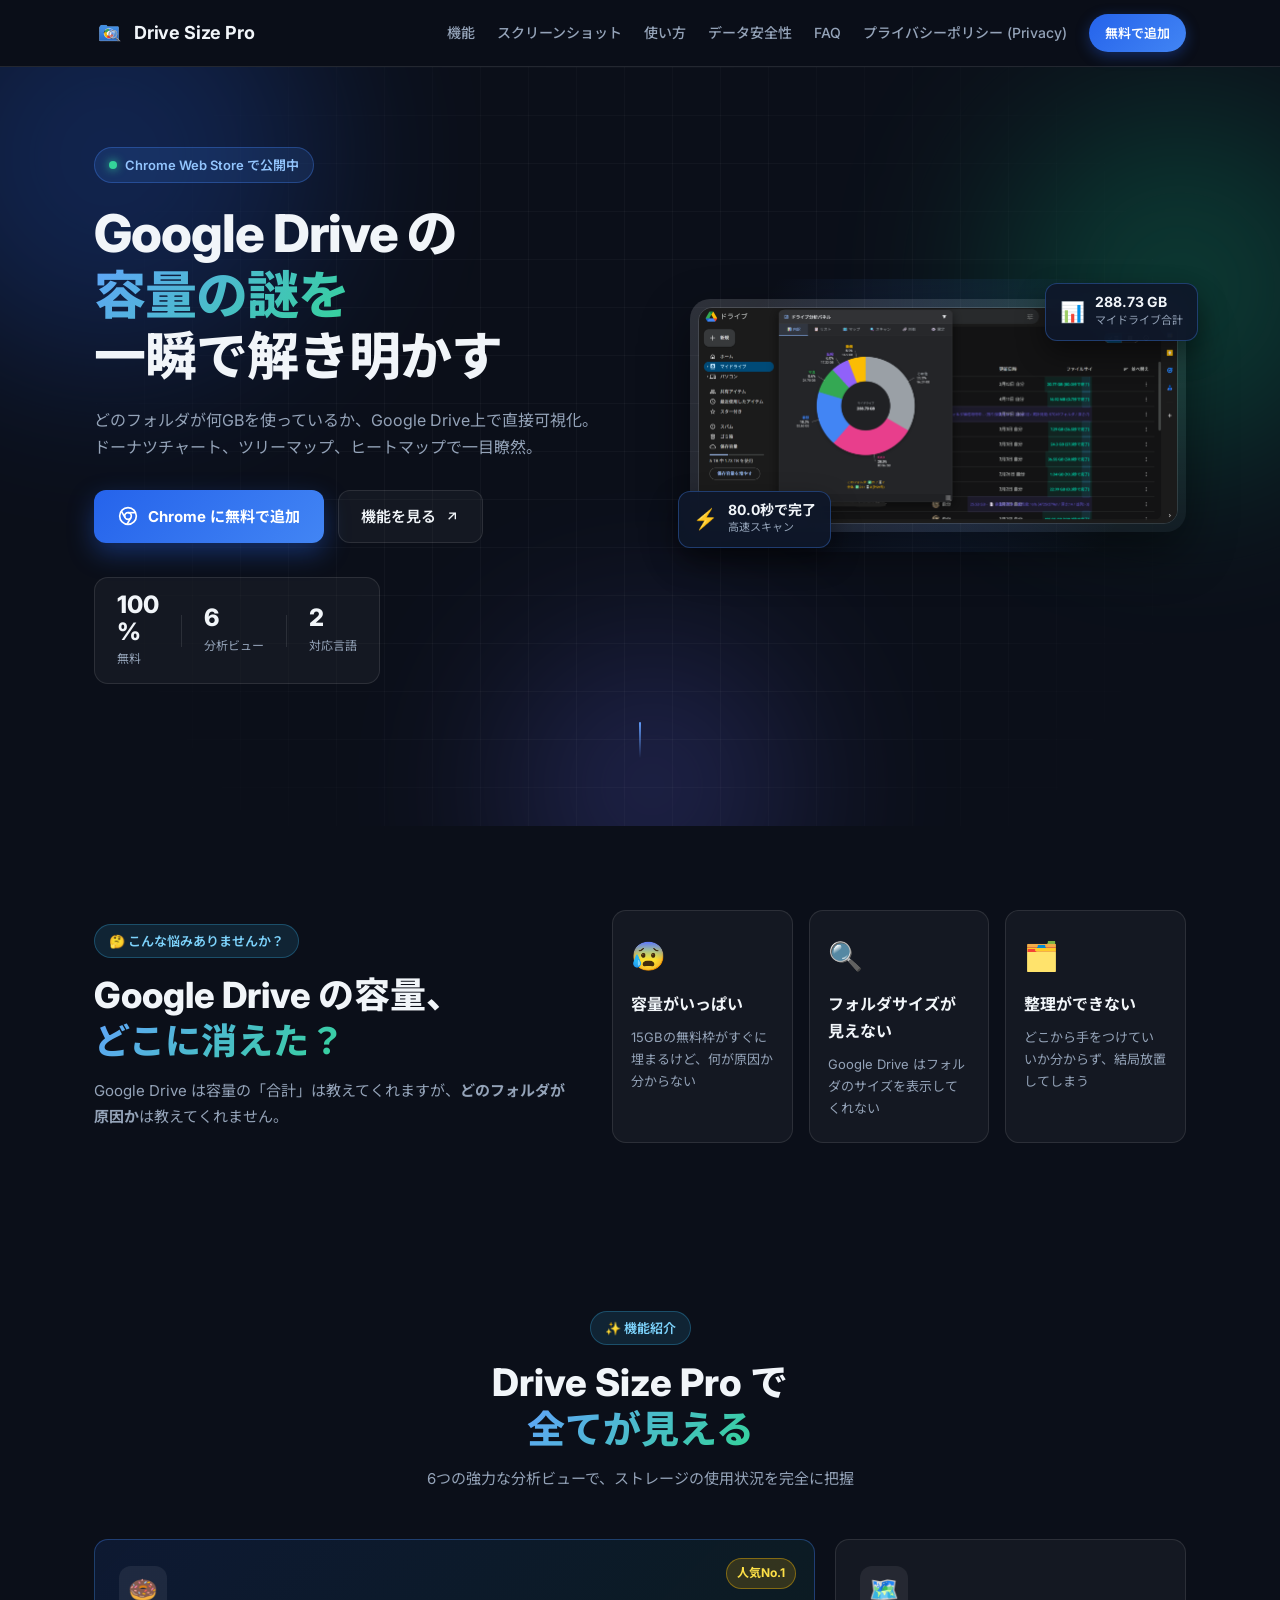
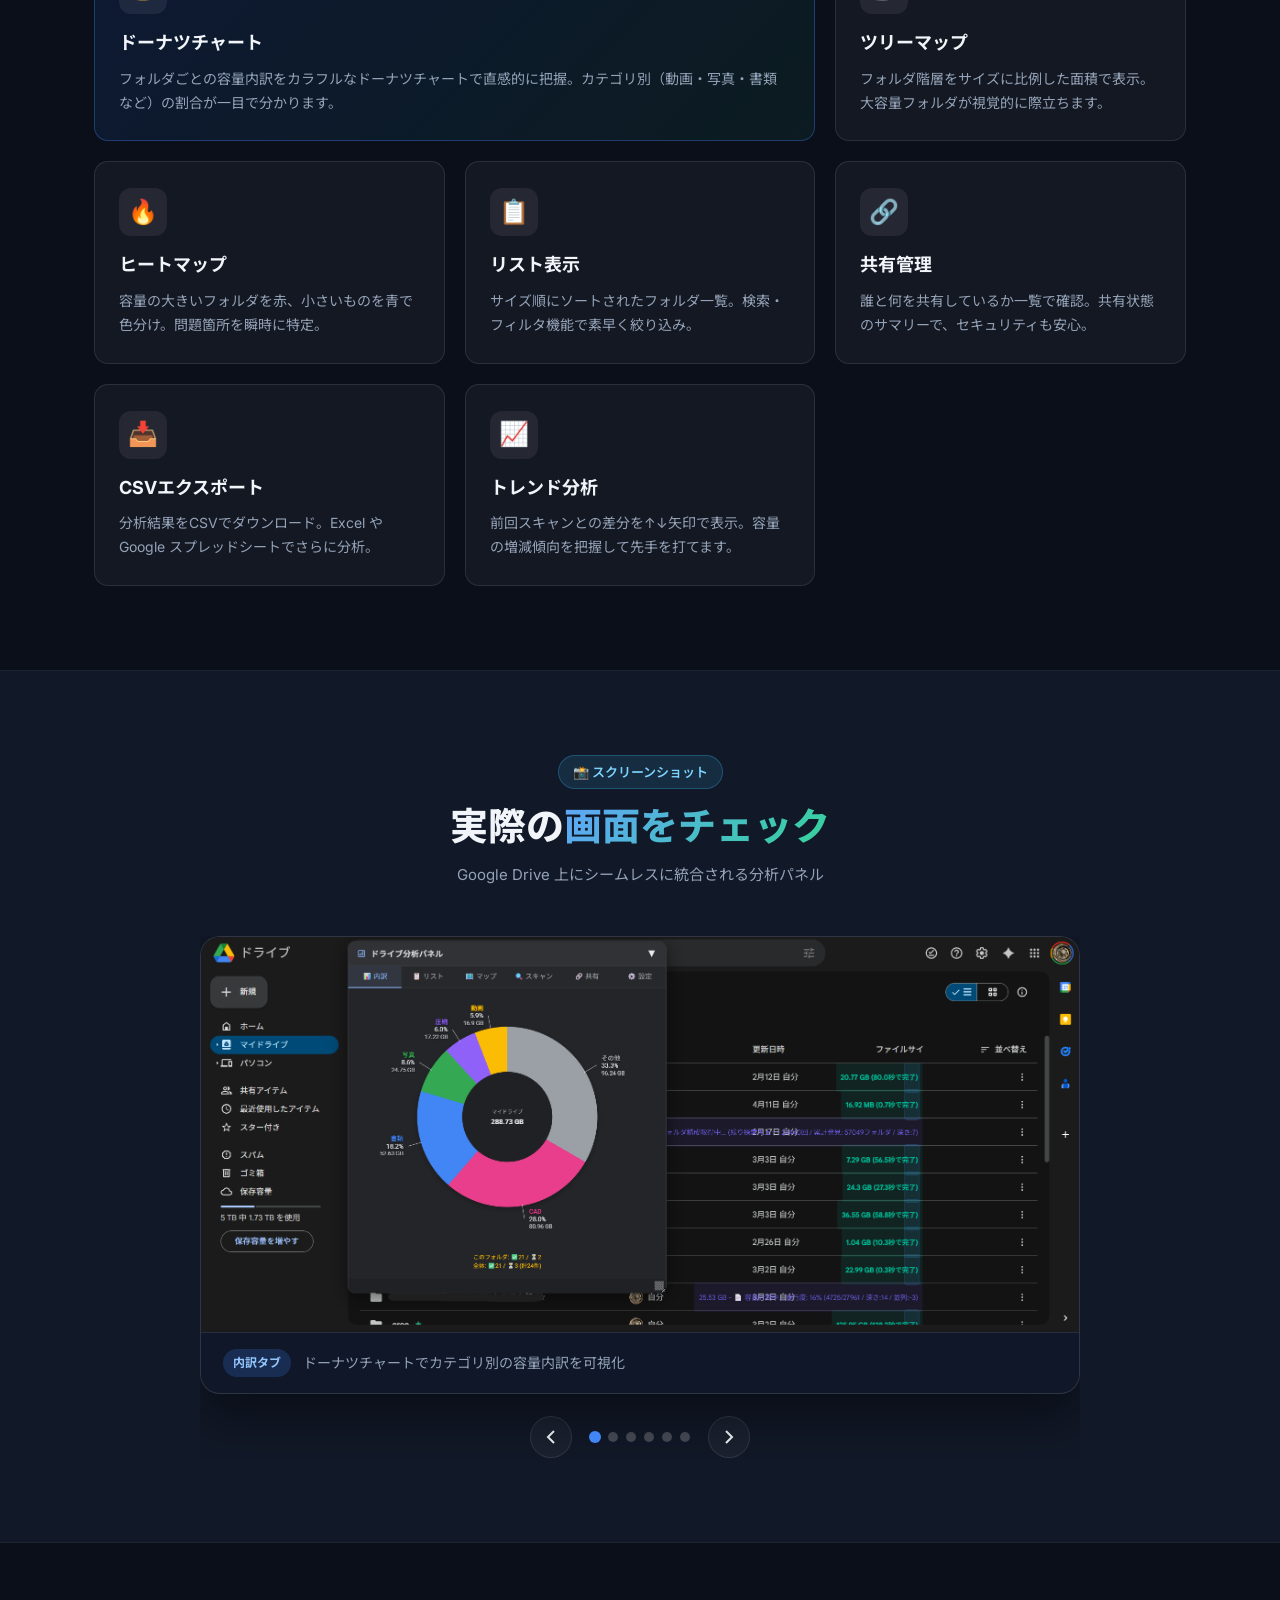
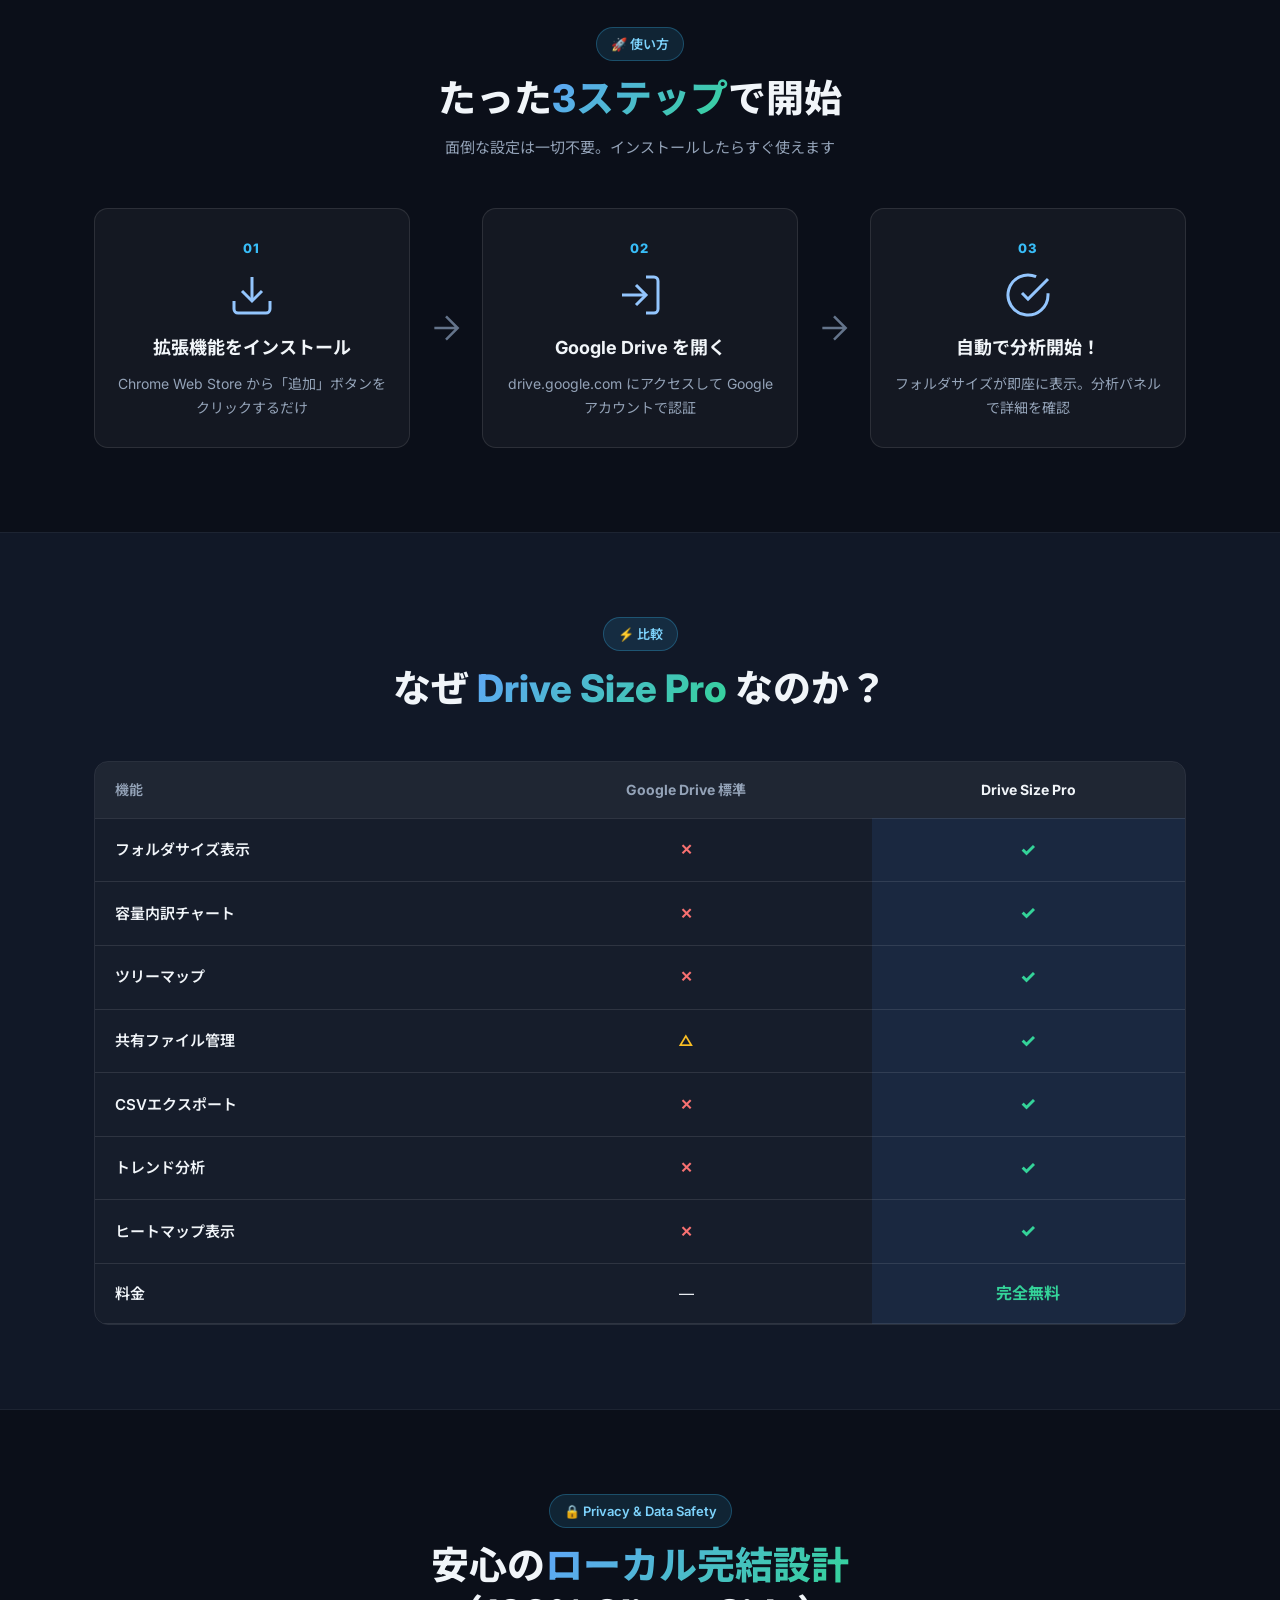
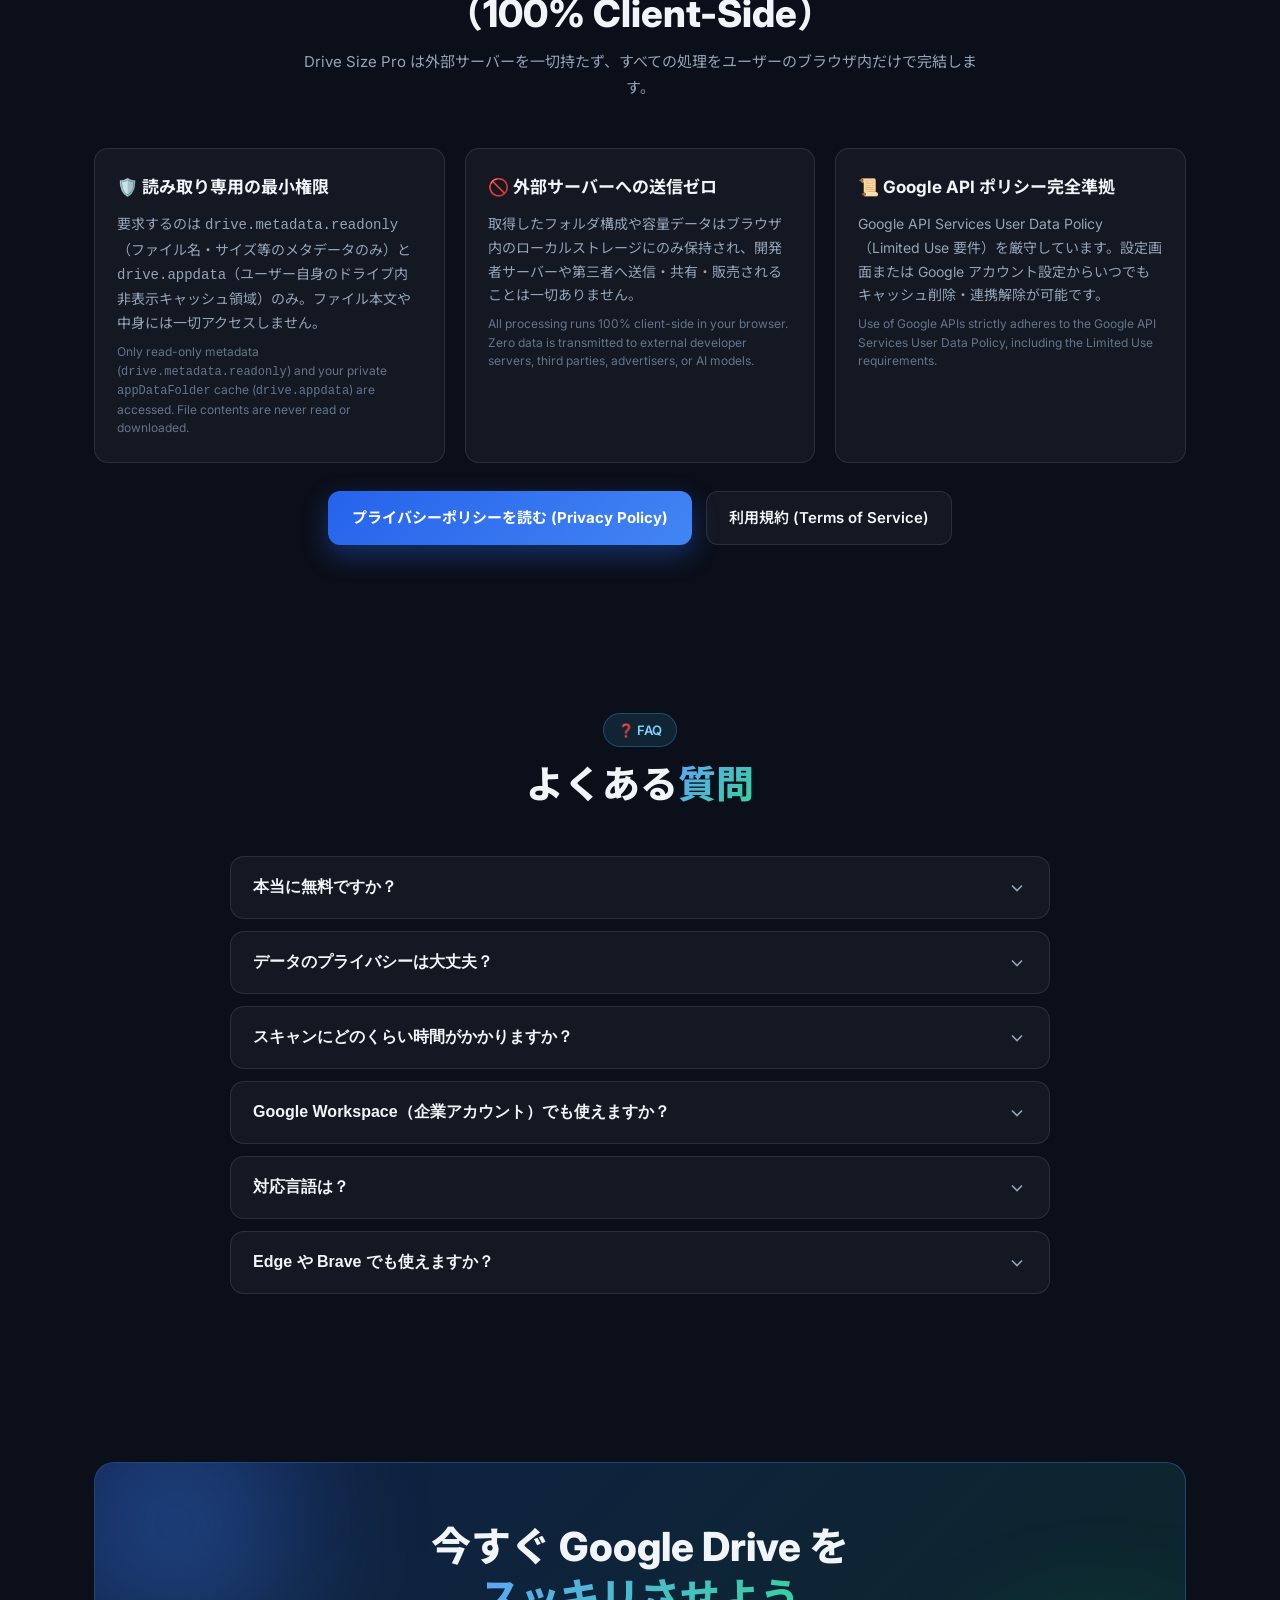
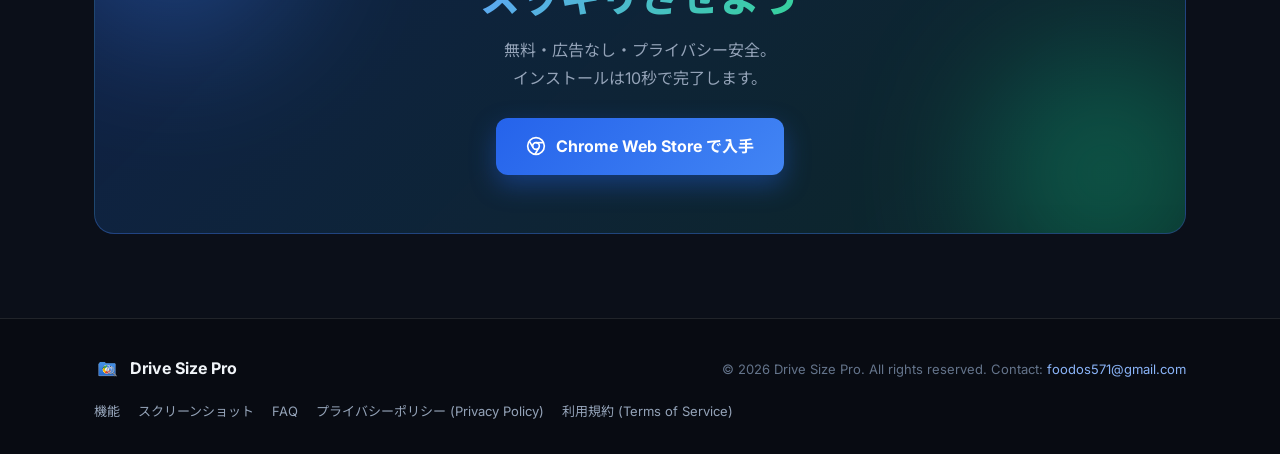
==== index.html @ 23a8fb15 "Add files via upload" ====
<!DOCTYPE html>
<html lang="ja">
<head>
    <meta charset="UTF-8">
    <meta name="viewport" content="width=device-width, initial-scale=1.0">
    <title>Drive Size Pro — Google Drive ストレージ分析 Chrome 拡張機能</title>
    <meta name="description" content="Google Drive のフォルダサイズを一目で把握。ドーナツチャート、ツリーマップ、ヒートマップ、共有管理、CSV エクスポートなど、Drive の容量管理に必要な全てを提供する Chrome 拡張機能。">
    <meta name="keywords" content="Google Drive, フォルダサイズ, Chrome拡張機能, ストレージ分析, 容量管理, Drive Size Pro">
    <meta property="og:title" content="Drive Size Pro — Google Drive ストレージ分析">
    <meta property="og:description" content="Google Drive のどのフォルダが容量を食っているか一目で分かる Chrome 拡張機能">
    <meta property="og:type" content="website">
    <link rel="preconnect" href="https://fonts.googleapis.com">
    <link rel="preconnect" href="https://fonts.gstatic.com" crossorigin>
    <link href="https://fonts.googleapis.com/css2?family=Inter:wght@300;400;500;600;700;800;900&family=Noto+Sans+JP:wght@300;400;500;600;700;800;900&display=swap" rel="stylesheet">
    <link rel="icon" href="icon32.png" type="image/png">
    <link rel="stylesheet" href="style.css">
</head>
<body>
    <!-- ナビゲーション -->
    <nav id="navbar">
        <div class="nav-container">
            <a href="#" class="nav-logo">
                <img src="icon48.png" alt="Drive Size Pro" class="nav-icon">
                <span>Drive Size Pro</span>
            </a>
            <div class="nav-links">
                <a href="#features">機能</a>
                <a href="#screenshots">スクリーンショット</a>
                <a href="#how-it-works">使い方</a>
                <a href="#data-safety">データ安全性</a>
                <a href="#faq">FAQ</a>
                <a href="privacy.html">プライバシーポリシー (Privacy)</a>
                <a href="https://chromewebstore.google.com/detail/hoicecmnedhbmppcciljddgcfgcpcboc" target="_blank" class="nav-cta">無料で追加</a>
            </div>
            <button id="mobile-menu-btn" class="mobile-menu-btn" aria-label="メニュー">
                <span></span><span></span><span></span>
            </button>
        </div>
        <div id="mobile-nav" class="mobile-nav">
            <a href="#features">機能</a>
            <a href="#screenshots">スクリーンショット</a>
            <a href="#how-it-works">使い方</a>
            <a href="#data-safety">データ安全性</a>
            <a href="#faq">FAQ</a>
            <a href="privacy.html">プライバシーポリシー (Privacy)</a>
            <a href="terms.html">利用規約 (Terms)</a>
            <a href="https://chromewebstore.google.com/detail/hoicecmnedhbmppcciljddgcfgcpcboc" target="_blank" class="nav-cta">無料で追加</a>
        </div>
    </nav>

    <!-- ヒーローセクション -->
    <section id="hero">
        <div class="hero-bg-effects">
            <div class="hero-orb hero-orb-1"></div>
            <div class="hero-orb hero-orb-2"></div>
            <div class="hero-orb hero-orb-3"></div>
            <div class="hero-grid"></div>
        </div>
        <div class="hero-container">
            <div class="hero-content">
                <div class="hero-badge">
                    <span class="badge-dot"></span>
                    Chrome Web Store で公開中
                </div>
                <h1>
                    Google Drive の<br>
                    <span class="gradient-text">容量の謎を</span><br>
                    一瞬で解き明かす
                </h1>
                <p class="hero-subtitle">
                    どのフォルダが何GBを使っているか、Google Drive上で直接可視化。<br>
                    ドーナツチャート、ツリーマップ、ヒートマップで一目瞭然。
                </p>
                <div class="hero-actions">
                    <a href="https://chromewebstore.google.com/detail/hoicecmnedhbmppcciljddgcfgcpcboc" target="_blank" class="btn-primary" id="hero-cta">
                        <svg width="20" height="20" viewBox="0 0 24 24" fill="none" stroke="currentColor" stroke-width="2"><circle cx="12" cy="12" r="10"/><circle cx="12" cy="12" r="4"/><line x1="21.17" y1="8" x2="12" y2="8"/><line x1="3.95" y1="6.06" x2="8.54" y2="14"/><line x1="10.88" y1="21.94" x2="15.46" y2="14"/></svg>
                        Chrome に無料で追加
                    </a>
                    <a href="#features" class="btn-secondary">
                        機能を見る
                        <svg width="16" height="16" viewBox="0 0 24 24" fill="none" stroke="currentColor" stroke-width="2"><path d="M7 17l9.2-9.2M17 17V7.8H7.8"/></svg>
                    </a>
                </div>
                <div class="hero-stats">
                    <div class="stat">
                        <span class="stat-number" data-target="100">0</span><span class="stat-suffix">%</span>
                        <span class="stat-label">無料</span>
                    </div>
                    <div class="stat-divider"></div>
                    <div class="stat">
                        <span class="stat-number" data-target="6">0</span>
                        <span class="stat-label">分析ビュー</span>
                    </div>
                    <div class="stat-divider"></div>
                    <div class="stat">
                        <span class="stat-number" data-target="2">0</span>
                        <span class="stat-label">対応言語</span>
                    </div>
                </div>
            </div>
            <div class="hero-visual">
                <div class="hero-screenshot-wrapper">
                    <div class="screenshot-glow"></div>
                    <img src="store_screenshot_1.png" alt="Drive Size Pro のドーナツチャート分析画面" class="hero-screenshot" loading="eager">
                    <div class="floating-card card-1">
                        <span class="card-icon">📊</span>
                        <div>
                            <span class="card-title">288.73 GB</span>
                            <span class="card-desc">マイドライブ合計</span>
                        </div>
                    </div>
                    <div class="floating-card card-2">
                        <span class="card-icon">⚡</span>
                        <div>
                            <span class="card-title">80.0秒で完了</span>
                            <span class="card-desc">高速スキャン</span>
                        </div>
                    </div>
                </div>
            </div>
        </div>
        <div class="hero-scroll-indicator">
            <div class="scroll-line"></div>
        </div>
    </section>

    <!-- 課題提起セクション -->
    <section id="problem" class="section">
        <div class="container">
            <div class="problem-grid">
                <div class="problem-text">
                    <span class="section-tag">🤔 こんな悩みありませんか？</span>
                    <h2>Google Drive の容量、<br><span class="gradient-text">どこに消えた？</span></h2>
                    <p>Google Drive は容量の「合計」は教えてくれますが、<strong>どのフォルダが原因か</strong>は教えてくれません。</p>
                </div>
                <div class="problem-cards">
                    <div class="problem-card" data-delay="0">
                        <div class="problem-icon">😰</div>
                        <h3>容量がいっぱい</h3>
                        <p>15GBの無料枠がすぐに埋まるけど、何が原因か分からない</p>
                    </div>
                    <div class="problem-card" data-delay="100">
                        <div class="problem-icon">🔍</div>
                        <h3>フォルダサイズが見えない</h3>
                        <p>Google Drive はフォルダのサイズを表示してくれない</p>
                    </div>
                    <div class="problem-card" data-delay="200">
                        <div class="problem-icon">🗂️</div>
                        <h3>整理ができない</h3>
                        <p>どこから手をつけていいか分からず、結局放置してしまう</p>
                    </div>
                </div>
            </div>
        </div>
    </section>

    <!-- 機能セクション -->
    <section id="features" class="section">
        <div class="container">
            <div class="section-header">
                <span class="section-tag">✨ 機能紹介</span>
                <h2>Drive Size Pro で<br><span class="gradient-text">全てが見える</span></h2>
                <p class="section-desc">6つの強力な分析ビューで、ストレージの使用状況を完全に把握</p>
            </div>
            <div class="features-grid">
                <div class="feature-card feature-card-large">
                    <div class="feature-icon-wrap">
                        <div class="feature-icon">🍩</div>
                    </div>
                    <h3>ドーナツチャート</h3>
                    <p>フォルダごとの容量内訳をカラフルなドーナツチャートで直感的に把握。カテゴリ別（動画・写真・書類など）の割合が一目で分かります。</p>
                    <div class="feature-tag">人気No.1</div>
                </div>
                <div class="feature-card">
                    <div class="feature-icon-wrap">
                        <div class="feature-icon">🗺️</div>
                    </div>
                    <h3>ツリーマップ</h3>
                    <p>フォルダ階層をサイズに比例した面積で表示。大容量フォルダが視覚的に際立ちます。</p>
                </div>
                <div class="feature-card">
                    <div class="feature-icon-wrap">
                        <div class="feature-icon">🔥</div>
                    </div>
                    <h3>ヒートマップ</h3>
                    <p>容量の大きいフォルダを赤、小さいものを青で色分け。問題箇所を瞬時に特定。</p>
                </div>
                <div class="feature-card">
                    <div class="feature-icon-wrap">
                        <div class="feature-icon">📋</div>
                    </div>
                    <h3>リスト表示</h3>
                    <p>サイズ順にソートされたフォルダ一覧。検索・フィルタ機能で素早く絞り込み。</p>
                </div>
                <div class="feature-card">
                    <div class="feature-icon-wrap">
                        <div class="feature-icon">🔗</div>
                    </div>
                    <h3>共有管理</h3>
                    <p>誰と何を共有しているか一覧で確認。共有状態のサマリーで、セキュリティも安心。</p>
                </div>
                <div class="feature-card">
                    <div class="feature-icon-wrap">
                        <div class="feature-icon">📥</div>
                    </div>
                    <h3>CSVエクスポート</h3>
                    <p>分析結果をCSVでダウンロード。Excel や Google スプレッドシートでさらに分析。</p>
                </div>
                <div class="feature-card">
                    <div class="feature-icon-wrap">
                        <div class="feature-icon">📈</div>
                    </div>
                    <h3>トレンド分析</h3>
                    <p>前回スキャンとの差分を↑↓矢印で表示。容量の増減傾向を把握して先手を打てます。</p>
                </div>
            </div>
        </div>
    </section>

    <!-- スクリーンショット セクション -->
    <section id="screenshots" class="section section-dark">
        <div class="container">
            <div class="section-header">
                <span class="section-tag">📸 スクリーンショット</span>
                <h2>実際の<span class="gradient-text">画面をチェック</span></h2>
                <p class="section-desc">Google Drive 上にシームレスに統合される分析パネル</p>
            </div>
            <div class="carousel-container">
                <div class="carousel-track" id="carousel-track">
                    <div class="carousel-slide active">
                        <img src="store_screenshot_1.png" alt="ドーナツチャート - 容量内訳" loading="lazy">
                        <div class="slide-caption">
                            <span class="caption-tag">内訳タブ</span>
                            <p>ドーナツチャートでカテゴリ別の容量内訳を可視化</p>
                        </div>
                    </div>
                    <div class="carousel-slide">
                        <img src="store_screenshot_2.png" alt="リスト表示 - フォルダサイズ一覧" loading="lazy">
                        <div class="slide-caption">
                            <span class="caption-tag">リストタブ</span>
                            <p>サイズ順にフォルダを一覧表示。フィルタ・検索で絞り込み</p>
                        </div>
                    </div>
                    <div class="carousel-slide">
                        <img src="store_screenshot_3.png" alt="ツリーマップ - 容量マップ" loading="lazy">
                        <div class="slide-caption">
                            <span class="caption-tag">マップタブ</span>
                            <p>ツリーマップで階層構造と容量を面積で直感的に把握</p>
                        </div>
                    </div>
                    <div class="carousel-slide">
                        <img src="store_screenshot_4.png" alt="スキャン進捗" loading="lazy">
                        <div class="slide-caption">
                            <span class="caption-tag">スキャンタブ</span>
                            <p>リアルタイムのスキャン進捗とタスク管理</p>
                        </div>
                    </div>
                    <div class="carousel-slide">
                        <img src="store_screenshot_5.png" alt="共有管理" loading="lazy">
                        <div class="slide-caption">
                            <span class="caption-tag">共有タブ</span>
                            <p>ファイルの共有状態を一覧管理。セキュリティの可視化</p>
                        </div>
                    </div>
                    <div class="carousel-slide">
                        <img src="store_screenshot_6.png" alt="設定画面" loading="lazy">
                        <div class="slide-caption">
                            <span class="caption-tag">設定タブ</span>
                            <p>スキャン設定やパネル透明度など、細かいカスタマイズが可能</p>
                        </div>
                    </div>
                </div>
                <div class="carousel-controls">
                    <button class="carousel-btn carousel-prev" id="carousel-prev" aria-label="前へ">
                        <svg width="24" height="24" viewBox="0 0 24 24" fill="none" stroke="currentColor" stroke-width="2"><polyline points="15 18 9 12 15 6"/></svg>
                    </button>
                    <div class="carousel-dots" id="carousel-dots"></div>
                    <button class="carousel-btn carousel-next" id="carousel-next" aria-label="次へ">
                        <svg width="24" height="24" viewBox="0 0 24 24" fill="none" stroke="currentColor" stroke-width="2"><polyline points="9 18 15 12 9 6"/></svg>
                    </button>
                </div>
            </div>
        </div>
    </section>

    <!-- 使い方セクション -->
    <section id="how-it-works" class="section">
        <div class="container">
            <div class="section-header">
                <span class="section-tag">🚀 使い方</span>
                <h2>たった<span class="gradient-text">3ステップ</span>で開始</h2>
                <p class="section-desc">面倒な設定は一切不要。インストールしたらすぐ使えます</p>
            </div>
            <div class="steps-grid">
                <div class="step-card">
                    <div class="step-number">01</div>
                    <div class="step-icon">
                        <svg width="48" height="48" viewBox="0 0 24 24" fill="none" stroke="currentColor" stroke-width="1.5"><path d="M21 15v4a2 2 0 01-2 2H5a2 2 0 01-2-2v-4"/><polyline points="7 10 12 15 17 10"/><line x1="12" y1="15" x2="12" y2="3"/></svg>
                    </div>
                    <h3>拡張機能をインストール</h3>
                    <p>Chrome Web Store から「追加」ボタンをクリックするだけ</p>
                </div>
                <div class="step-connector">
                    <svg width="40" height="40" viewBox="0 0 24 24" fill="none" stroke="currentColor" stroke-width="1.5"><path d="M5 12h14M12 5l7 7-7 7"/></svg>
                </div>
                <div class="step-card">
                    <div class="step-number">02</div>
                    <div class="step-icon">
                        <svg width="48" height="48" viewBox="0 0 24 24" fill="none" stroke="currentColor" stroke-width="1.5"><path d="M15 3h4a2 2 0 012 2v14a2 2 0 01-2 2h-4"/><polyline points="10 17 15 12 10 7"/><line x1="15" y1="12" x2="3" y2="12"/></svg>
                    </div>
                    <h3>Google Drive を開く</h3>
                    <p>drive.google.com にアクセスして Google アカウントで認証</p>
                </div>
                <div class="step-connector">
                    <svg width="40" height="40" viewBox="0 0 24 24" fill="none" stroke="currentColor" stroke-width="1.5"><path d="M5 12h14M12 5l7 7-7 7"/></svg>
                </div>
                <div class="step-card">
                    <div class="step-number">03</div>
                    <div class="step-icon">
                        <svg width="48" height="48" viewBox="0 0 24 24" fill="none" stroke="currentColor" stroke-width="1.5"><path d="M22 11.08V12a10 10 0 11-5.93-9.14"/><polyline points="22 4 12 14.01 9 11.01"/></svg>
                    </div>
                    <h3>自動で分析開始！</h3>
                    <p>フォルダサイズが即座に表示。分析パネルで詳細を確認</p>
                </div>
            </div>
        </div>
    </section>

    <!-- 比較セクション -->
    <section id="comparison" class="section section-dark">
        <div class="container">
            <div class="section-header">
                <span class="section-tag">⚡ 比較</span>
                <h2>なぜ<span class="gradient-text"> Drive Size Pro</span> なのか？</h2>
            </div>
            <div class="comparison-table-wrap">
                <table class="comparison-table">
                    <thead>
                        <tr>
                            <th>機能</th>
                            <th>Google Drive 標準</th>
                            <th class="highlight-col">Drive Size Pro</th>
                        </tr>
                    </thead>
                    <tbody>
                        <tr>
                            <td>フォルダサイズ表示</td>
                            <td><span class="check-no">✕</span></td>
                            <td class="highlight-col"><span class="check-yes">✓</span></td>
                        </tr>
                        <tr>
                            <td>容量内訳チャート</td>
                            <td><span class="check-no">✕</span></td>
                            <td class="highlight-col"><span class="check-yes">✓</span></td>
                        </tr>
                        <tr>
                            <td>ツリーマップ</td>
                            <td><span class="check-no">✕</span></td>
                            <td class="highlight-col"><span class="check-yes">✓</span></td>
                        </tr>
                        <tr>
                            <td>共有ファイル管理</td>
                            <td><span class="check-partial">△</span></td>
                            <td class="highlight-col"><span class="check-yes">✓</span></td>
                        </tr>
                        <tr>
                            <td>CSVエクスポート</td>
                            <td><span class="check-no">✕</span></td>
                            <td class="highlight-col"><span class="check-yes">✓</span></td>
                        </tr>
                        <tr>
                            <td>トレンド分析</td>
                            <td><span class="check-no">✕</span></td>
                            <td class="highlight-col"><span class="check-yes">✓</span></td>
                        </tr>
                        <tr>
                            <td>ヒートマップ表示</td>
                            <td><span class="check-no">✕</span></td>
                            <td class="highlight-col"><span class="check-yes">✓</span></td>
                        </tr>
                        <tr>
                            <td>料金</td>
                            <td>—</td>
                            <td class="highlight-col"><strong class="free-tag">完全無料</strong></td>
                        </tr>
                    </tbody>
                </table>
            </div>
        </div>
    </section>

    <!-- データ安全性・Google API 利用概要 (OAuth 審査対応セクション) -->
    <section id="data-safety" class="section">
        <div class="container">
            <div class="section-header">
                <span class="section-tag">🔒 Privacy &amp; Data Safety</span>
                <h2>安心の<span class="gradient-text">ローカル完結設計</span><br>（100% Client-Side）</h2>
                <p class="section-desc">Drive Size Pro は外部サーバーを一切持たず、すべての処理をユーザーのブラウザ内だけで完結します。</p>
            </div>
            <div class="data-safety-grid">
                <div class="data-safety-card">
                    <h3>🛡️ 読み取り専用の最小権限</h3>
                    <p>要求するのは <code>drive.metadata.readonly</code>（ファイル名・サイズ等のメタデータのみ）と <code>drive.appdata</code>（ユーザー自身のドライブ内非表示キャッシュ領域）のみ。ファイル本文や中身には一切アクセスしません。</p>
                    <p class="en-sub">Only read-only metadata (<code>drive.metadata.readonly</code>) and your private <code>appDataFolder</code> cache (<code>drive.appdata</code>) are accessed. File contents are never read or downloaded.</p>
                </div>
                <div class="data-safety-card">
                    <h3>🚫 外部サーバーへの送信ゼロ</h3>
                    <p>取得したフォルダ構成や容量データはブラウザ内のローカルストレージにのみ保持され、開発者サーバーや第三者へ送信・共有・販売されることは一切ありません。</p>
                    <p class="en-sub">All processing runs 100% client-side in your browser. Zero data is transmitted to external developer servers, third parties, advertisers, or AI models.</p>
                </div>
                <div class="data-safety-card">
                    <h3>📜 Google API ポリシー完全準拠</h3>
                    <p>Google API Services User Data Policy（Limited Use 要件）を厳守しています。設定画面または Google アカウント設定からいつでもキャッシュ削除・連携解除が可能です。</p>
                    <p class="en-sub">Use of Google APIs strictly adheres to the Google API Services User Data Policy, including the Limited Use requirements.</p>
                </div>
            </div>
            <div class="data-safety-actions">
                <a href="privacy.html" class="btn-primary">プライバシーポリシーを読む (Privacy Policy)</a>
                <a href="terms.html" class="btn-secondary">利用規約 (Terms of Service)</a>
            </div>
        </div>
    </section>

    <!-- FAQ セクション -->
    <section id="faq" class="section">
        <div class="container">
            <div class="section-header">
                <span class="section-tag">❓ FAQ</span>
                <h2>よくある<span class="gradient-text">質問</span></h2>
            </div>
            <div class="faq-grid">
                <div class="faq-item">
                    <button class="faq-question" aria-expanded="false">
                        <span>本当に無料ですか？</span>
                        <svg class="faq-chevron" width="20" height="20" viewBox="0 0 24 24" fill="none" stroke="currentColor" stroke-width="2"><polyline points="6 9 12 15 18 9"/></svg>
                    </button>
                    <div class="faq-answer">
                        <p>はい、完全無料です。広告もサブスクリプションもありません。全ての機能を制限なく利用できます。</p>
                    </div>
                </div>
                <div class="faq-item">
                    <button class="faq-question" aria-expanded="false">
                        <span>データのプライバシーは大丈夫？</span>
                        <svg class="faq-chevron" width="20" height="20" viewBox="0 0 24 24" fill="none" stroke="currentColor" stroke-width="2"><polyline points="6 9 12 15 18 9"/></svg>
                    </button>
                    <div class="faq-answer">
                        <p>Drive Size Pro は <strong>読み取り専用</strong>のアクセス権限のみを使用します。ファイルの内容にはアクセスせず、メタデータ（ファイル名・サイズ）のみを取得します。データは全てローカルに保存され、外部サーバーには一切送信しません。詳しくは<a href="privacy.html">プライバシーポリシー</a>をご確認ください。</p>
                    </div>
                </div>
                <div class="faq-item">
                    <button class="faq-question" aria-expanded="false">
                        <span>スキャンにどのくらい時間がかかりますか？</span>
                        <svg class="faq-chevron" width="20" height="20" viewBox="0 0 24 24" fill="none" stroke="currentColor" stroke-width="2"><polyline points="6 9 12 15 18 9"/></svg>
                    </button>
                    <div class="faq-answer">
                        <p>フォルダ数やファイル数によりますが、数百ファイルなら数秒、数万ファイルでも1〜2分程度で完了します。スキャン中もリアルタイムで進捗を確認できます。</p>
                    </div>
                </div>
                <div class="faq-item">
                    <button class="faq-question" aria-expanded="false">
                        <span>Google Workspace（企業アカウント）でも使えますか？</span>
                        <svg class="faq-chevron" width="20" height="20" viewBox="0 0 24 24" fill="none" stroke="currentColor" stroke-width="2"><polyline points="6 9 12 15 18 9"/></svg>
                    </button>
                    <div class="faq-answer">
                        <p>はい、個人の Google アカウントと Google Workspace アカウントの両方に対応しています。</p>
                    </div>
                </div>
                <div class="faq-item">
                    <button class="faq-question" aria-expanded="false">
                        <span>対応言語は？</span>
                        <svg class="faq-chevron" width="20" height="20" viewBox="0 0 24 24" fill="none" stroke="currentColor" stroke-width="2"><polyline points="6 9 12 15 18 9"/></svg>
                    </button>
                    <div class="faq-answer">
                        <p>現在、日本語と英語に対応しています。ブラウザの言語設定に合わせて自動的に切り替わります。</p>
                    </div>
                </div>
                <div class="faq-item">
                    <button class="faq-question" aria-expanded="false">
                        <span>Edge や Brave でも使えますか？</span>
                        <svg class="faq-chevron" width="20" height="20" viewBox="0 0 24 24" fill="none" stroke="currentColor" stroke-width="2"><polyline points="6 9 12 15 18 9"/></svg>
                    </button>
                    <div class="faq-answer">
                        <p>はい！Google Chrome に加え、Microsoft Edge、Brave、Arc、Vivaldi などの Chromium ベースブラウザに対応しています。（Firefox のアドオンには対応していません）</p>
                    </div>
                </div>
            </div>
        </div>
    </section>

    <!-- CTA セクション -->
    <section id="cta" class="section">
        <div class="container">
            <div class="cta-card">
                <div class="cta-bg-effects">
                    <div class="cta-orb cta-orb-1"></div>
                    <div class="cta-orb cta-orb-2"></div>
                </div>
                <div class="cta-content">
                    <h2>今すぐ Google Drive を<br><span class="gradient-text">スッキリさせよう</span></h2>
                    <p>無料・広告なし・プライバシー安全。<br>インストールは10秒で完了します。</p>
                    <a href="https://chromewebstore.google.com/detail/hoicecmnedhbmppcciljddgcfgcpcboc" target="_blank" class="btn-primary btn-large" id="cta-button">
                        <svg width="20" height="20" viewBox="0 0 24 24" fill="none" stroke="currentColor" stroke-width="2"><circle cx="12" cy="12" r="10"/><circle cx="12" cy="12" r="4"/><line x1="21.17" y1="8" x2="12" y2="8"/><line x1="3.95" y1="6.06" x2="8.54" y2="14"/><line x1="10.88" y1="21.94" x2="15.46" y2="14"/></svg>
                        Chrome Web Store で入手
                    </a>
                </div>
            </div>
        </div>
    </section>

    <!-- フッター -->
    <footer id="footer">
        <div class="container">
            <div class="footer-content">
                <div class="footer-brand">
                    <img src="icon48.png" alt="Drive Size Pro" class="footer-icon">
                    <span>Drive Size Pro</span>
                </div>
                <p class="footer-copy">&copy; 2026 Drive Size Pro. All rights reserved. Contact: <a href="mailto:foodos571@gmail.com">foodos571@gmail.com</a></p>
                <div class="footer-links">
                    <a href="#features">機能</a>
                    <a href="#screenshots">スクリーンショット</a>
                    <a href="#faq">FAQ</a>
                    <a href="privacy.html">プライバシーポリシー (Privacy Policy)</a>
                    <a href="terms.html">利用規約 (Terms of Service)</a>
                </div>
            </div>
        </div>
    </footer>

    <script src="script.js"></script>
</body>
</html>
---- style.css ----
/* =====================================================
   Drive Size Pro 公式サイト / 法務ページ共通スタイルシート
   ダークテーマをベースとしたモダンで視認性の高いレイアウト
   ===================================================== */

:root {
    --bg-primary: #0b0f19;
    --bg-secondary: #111827;
    --bg-card: rgba(255, 255, 255, 0.04);
    --bg-card-hover: rgba(255, 255, 255, 0.07);
    --border-subtle: rgba(255, 255, 255, 0.1);
    --border-accent: rgba(66, 133, 244, 0.35);
    --text-primary: #f1f5f9;
    --text-secondary: #94a3b8;
    --text-muted: #64748b;
    --accent-blue: #4285f4;
    --accent-cyan: #38bdf8;
    --accent-green: #34a853;
    --accent-yellow: #fbbc04;
    --accent-red: #ea4335;
    --gradient-main: linear-gradient(135deg, #60a5fa 0%, #34d399 100%);
    --gradient-btn: linear-gradient(135deg, #2563eb 0%, #4285f4 100%);
    --radius-sm: 8px;
    --radius-md: 14px;
    --radius-lg: 20px;
    --shadow-lg: 0 20px 50px rgba(0, 0, 0, 0.45);
    --max-width: 1140px;
}

* {
    margin: 0;
    padding: 0;
    box-sizing: border-box;
}

html {
    scroll-behavior: smooth;
}

body {
    font-family: 'Inter', 'Noto Sans JP', -apple-system, BlinkMacSystemFont, 'Segoe UI', Roboto, sans-serif;
    background-color: var(--bg-primary);
    color: var(--text-primary);
    line-height: 1.7;
    overflow-x: hidden;
    -webkit-font-smoothing: antialiased;
}

a {
    color: #8ab4f8;
    text-decoration: none;
    transition: color 0.2s ease, opacity 0.2s ease;
}

a:hover {
    color: #bae6fd;
}

img {
    max-width: 100%;
    display: block;
}

.container {
    width: 100%;
    max-width: var(--max-width);
    margin: 0 auto;
    padding: 0 24px;
}

.gradient-text {
    background: var(--gradient-main);
    -webkit-background-clip: text;
    background-clip: text;
    color: transparent;
}

/* =====================================================
   ナビゲーションバー
   ===================================================== */
#navbar {
    position: sticky;
    top: 0;
    z-index: 1000;
    background: rgba(11, 15, 25, 0.85);
    backdrop-filter: blur(14px);
    -webkit-backdrop-filter: blur(14px);
    border-bottom: 1px solid var(--border-subtle);
}

.nav-container {
    max-width: var(--max-width);
    margin: 0 auto;
    padding: 14px 24px;
    display: flex;
    align-items: center;
    justify-content: space-between;
    gap: 16px;
}

.nav-logo {
    display: flex;
    align-items: center;
    gap: 10px;
    font-size: 18px;
    font-weight: 700;
    color: var(--text-primary);
    letter-spacing: -0.01em;
}

.nav-icon {
    width: 30px;
    height: 30px;
    border-radius: 7px;
}

.nav-links {
    display: flex;
    align-items: center;
    gap: 22px;
}

.nav-links a {
    color: var(--text-secondary);
    font-size: 14px;
    font-weight: 500;
}

.nav-links a:hover {
    color: var(--text-primary);
}

.nav-cta {
    background: var(--gradient-btn);
    color: #ffffff !important;
    padding: 8px 16px;
    border-radius: 999px;
    font-weight: 600 !important;
    font-size: 13px !important;
    box-shadow: 0 4px 14px rgba(37, 99, 235, 0.35);
}

.nav-cta:hover {
    opacity: 0.92;
}

.mobile-menu-btn {
    display: none;
    flex-direction: column;
    gap: 5px;
    background: transparent;
    border: none;
    cursor: pointer;
    padding: 4px;
}

.mobile-menu-btn span {
    width: 24px;
    height: 2px;
    background: var(--text-primary);
    border-radius: 2px;
    transition: transform 0.25s ease, opacity 0.25s ease;
}

.mobile-nav {
    display: none;
    flex-direction: column;
    gap: 12px;
    padding: 16px 24px 22px;
    background: rgba(11, 15, 25, 0.97);
    border-bottom: 1px solid var(--border-subtle);
}

.mobile-nav.active {
    display: flex;
}

.mobile-nav a {
    color: var(--text-secondary);
    font-size: 15px;
    padding: 6px 0;
}

/* =====================================================
   ヒーローセクション
   ===================================================== */
#hero {
    position: relative;
    padding: 80px 0 68px;
    overflow: hidden;
}

.hero-bg-effects {
    position: absolute;
    inset: 0;
    pointer-events: none;
    z-index: 0;
}

.hero-orb {
    position: absolute;
    border-radius: 50%;
    filter: blur(90px);
    opacity: 0.25;
}

.hero-orb-1 {
    width: 420px;
    height: 420px;
    background: #2563eb;
    top: -120px;
    left: -100px;
}

.hero-orb-2 {
    width: 360px;
    height: 360px;
    background: #10b981;
    top: 40px;
    right: -80px;
}

.hero-orb-3 {
    width: 280px;
    height: 280px;
    background: #6366f1;
    bottom: -100px;
    left: 40%;
}

.hero-grid {
    position: absolute;
    inset: 0;
    background-image:
        linear-gradient(rgba(255, 255, 255, 0.03) 1px, transparent 1px),
        linear-gradient(90deg, rgba(255, 255, 255, 0.03) 1px, transparent 1px);
    background-size: 48px 48px;
    mask-image: radial-gradient(circle at center, black 40%, transparent 80%);
}

.hero-container {
    position: relative;
    z-index: 1;
    max-width: var(--max-width);
    margin: 0 auto;
    padding: 0 24px;
    display: grid;
    grid-template-columns: 1.05fr 0.95fr;
    gap: 48px;
    align-items: center;
}

.hero-badge {
    display: inline-flex;
    align-items: center;
    gap: 8px;
    padding: 6px 14px;
    border-radius: 999px;
    background: rgba(66, 133, 244, 0.14);
    border: 1px solid var(--border-accent);
    color: #93c5fd;
    font-size: 13px;
    font-weight: 600;
    margin-bottom: 20px;
}

.badge-dot {
    width: 8px;
    height: 8px;
    border-radius: 50%;
    background: #34d399;
    box-shadow: 0 0 10px #34d399;
}

.hero-content h1 {
    font-size: clamp(34px, 4.4vw, 52px);
    font-weight: 800;
    line-height: 1.18;
    letter-spacing: -0.02em;
    margin-bottom: 20px;
}

.hero-subtitle {
    color: var(--text-secondary);
    font-size: 16px;
    margin-bottom: 28px;
}

.hero-actions {
    display: flex;
    flex-wrap: wrap;
    gap: 14px;
    margin-bottom: 34px;
}

.btn-primary {
    display: inline-flex;
    align-items: center;
    gap: 10px;
    background: var(--gradient-btn);
    color: #ffffff;
    font-weight: 700;
    font-size: 15px;
    padding: 13px 24px;
    border-radius: 12px;
    box-shadow: 0 10px 26px rgba(37, 99, 235, 0.38);
    transition: transform 0.2s ease, box-shadow 0.2s ease;
}

.btn-primary:hover {
    color: #ffffff;
    transform: translateY(-2px);
    box-shadow: 0 14px 32px rgba(37, 99, 235, 0.48);
}

.btn-secondary {
    display: inline-flex;
    align-items: center;
    gap: 8px;
    background: var(--bg-card);
    border: 1px solid var(--border-subtle);
    color: var(--text-primary);
    font-weight: 600;
    font-size: 15px;
    padding: 13px 22px;
    border-radius: 12px;
}

.btn-secondary:hover {
    color: #ffffff;
    background: var(--bg-card-hover);
}

.btn-large {
    padding: 15px 30px;
    font-size: 16px;
}

.hero-stats {
    display: inline-flex;
    align-items: center;
    gap: 22px;
    padding: 14px 22px;
    border-radius: var(--radius-md);
    background: var(--bg-card);
    border: 1px solid var(--border-subtle);
}

.stat {
    display: flex;
    flex-direction: column;
    align-items: flex-start;
}

.stat-number,
.stat-suffix {
    font-size: 24px;
    font-weight: 800;
    color: var(--text-primary);
    line-height: 1.1;
}

.stat-label {
    font-size: 12px;
    color: var(--text-secondary);
    margin-top: 4px;
}

.stat-divider {
    width: 1px;
    height: 32px;
    background: var(--border-subtle);
}

.hero-visual {
    position: relative;
}

.hero-screenshot-wrapper {
    position: relative;
    border-radius: var(--radius-lg);
    padding: 8px;
    background: linear-gradient(145deg, rgba(255, 255, 255, 0.14), rgba(255, 255, 255, 0.03));
    box-shadow: var(--shadow-lg);
}

.screenshot-glow {
    position: absolute;
    inset: -20px;
    background: radial-gradient(circle, rgba(66, 133, 244, 0.22), transparent 70%);
    z-index: -1;
}

.hero-screenshot {
    border-radius: 14px;
    width: 100%;
    height: auto;
    border: 1px solid rgba(255, 255, 255, 0.12);
}

.floating-card {
    position: absolute;
    display: flex;
    align-items: center;
    gap: 10px;
    padding: 10px 14px;
    border-radius: 12px;
    background: rgba(15, 23, 42, 0.92);
    border: 1px solid var(--border-accent);
    backdrop-filter: blur(10px);
    box-shadow: 0 12px 28px rgba(0, 0, 0, 0.45);
}

.card-1 {
    top: -16px;
    right: -12px;
}

.card-2 {
    bottom: -16px;
    left: -12px;
}

.card-icon {
    font-size: 20px;
}

.card-title {
    display: block;
    font-size: 14px;
    font-weight: 700;
    color: var(--text-primary);
    line-height: 1.2;
}

.card-desc {
    display: block;
    font-size: 11px;
    color: var(--text-secondary);
}

.hero-scroll-indicator {
    display: flex;
    justify-content: center;
    margin-top: 38px;
}

.scroll-line {
    width: 2px;
    height: 36px;
    background: linear-gradient(to bottom, #60a5fa, transparent);
    border-radius: 2px;
}

/* =====================================================
   セクション共通
   ===================================================== */
.section {
    padding: 84px 0;
}

.section-dark {
    background: var(--bg-secondary);
    border-top: 1px solid rgba(255, 255, 255, 0.05);
    border-bottom: 1px solid rgba(255, 255, 255, 0.05);
}

.section-header {
    text-align: center;
    max-width: 700px;
    margin: 0 auto 48px;
}

.section-tag {
    display: inline-block;
    padding: 5px 14px;
    border-radius: 999px;
    background: rgba(56, 189, 248, 0.12);
    border: 1px solid rgba(56, 189, 248, 0.28);
    color: #7dd3fc;
    font-size: 13px;
    font-weight: 600;
    margin-bottom: 14px;
}

.section-header h2 {
    font-size: clamp(26px, 3.4vw, 38px);
    font-weight: 800;
    line-height: 1.25;
    margin-bottom: 12px;
}

.section-desc {
    color: var(--text-secondary);
    font-size: 15px;
}

/* =====================================================
   課題提起セクション
   ===================================================== */
.problem-grid {
    display: grid;
    grid-template-columns: 1fr 1.2fr;
    gap: 40px;
    align-items: center;
}

.problem-text h2 {
    font-size: clamp(26px, 3.2vw, 36px);
    font-weight: 800;
    line-height: 1.28;
    margin-bottom: 14px;
}

.problem-text p {
    color: var(--text-secondary);
    font-size: 15px;
}

.problem-cards {
    display: grid;
    grid-template-columns: repeat(3, 1fr);
    gap: 16px;
}

.problem-card {
    background: var(--bg-card);
    border: 1px solid var(--border-subtle);
    border-radius: var(--radius-md);
    padding: 22px 18px;
    transition: transform 0.2s ease, border-color 0.2s ease;
}

.problem-card:hover {
    transform: translateY(-4px);
    border-color: var(--border-accent);
}

.problem-icon {
    font-size: 28px;
    margin-bottom: 10px;
}

.problem-card h3 {
    font-size: 16px;
    margin-bottom: 8px;
}

.problem-card p {
    font-size: 13px;
    color: var(--text-secondary);
}

/* =====================================================
   機能カードグリッド
   ===================================================== */
.features-grid {
    display: grid;
    grid-template-columns: repeat(3, 1fr);
    gap: 20px;
}

.feature-card {
    position: relative;
    background: var(--bg-card);
    border: 1px solid var(--border-subtle);
    border-radius: var(--radius-md);
    padding: 26px 24px;
    transition: transform 0.2s ease, background 0.2s ease, border-color 0.2s ease;
}

.feature-card:hover {
    transform: translateY(-4px);
    background: var(--bg-card-hover);
    border-color: var(--border-accent);
}

.feature-card-large {
    grid-column: span 2;
    background: linear-gradient(135deg, rgba(37, 99, 235, 0.12), rgba(16, 185, 129, 0.08));
    border-color: var(--border-accent);
}

.feature-icon-wrap {
    width: 48px;
    height: 48px;
    border-radius: 12px;
    background: rgba(255, 255, 255, 0.07);
    display: flex;
    align-items: center;
    justify-content: center;
    margin-bottom: 14px;
}

.feature-icon {
    font-size: 24px;
}

.feature-card h3 {
    font-size: 18px;
    margin-bottom: 8px;
}

.feature-card p {
    font-size: 14px;
    color: var(--text-secondary);
}

.feature-tag {
    position: absolute;
    top: 18px;
    right: 18px;
    padding: 4px 10px;
    border-radius: 999px;
    background: rgba(251, 188, 4, 0.16);
    border: 1px solid rgba(251, 188, 4, 0.4);
    color: #fde047;
    font-size: 12px;
    font-weight: 700;
}

/* =====================================================
   スクリーンショットカルーセル
   ===================================================== */
.carousel-container {
    max-width: 880px;
    margin: 0 auto;
    overflow: hidden;
}

.carousel-track {
    position: relative;
    width: 100%;
}

.carousel-slide {
    display: none;
    background: rgba(255, 255, 255, 0.03);
    border: 1px solid var(--border-subtle);
    border-radius: var(--radius-lg);
    overflow: hidden;
    box-shadow: var(--shadow-lg);
}

.carousel-slide.active {
    display: block;
}

.carousel-slide img {
    width: 100%;
    max-height: 520px;
    object-fit: contain;
    background: #0f172a;
}

.slide-caption {
    display: flex;
    flex-wrap: wrap;
    align-items: center;
    gap: 12px;
    padding: 16px 22px;
    background: rgba(15, 23, 42, 0.9);
    border-top: 1px solid var(--border-subtle);
}

.caption-tag {
    padding: 4px 10px;
    border-radius: 999px;
    background: rgba(66, 133, 244, 0.2);
    color: #93c5fd;
    font-size: 12px;
    font-weight: 700;
}

.slide-caption p {
    font-size: 14px;
    color: var(--text-secondary);
}

.carousel-controls {
    display: flex;
    align-items: center;
    justify-content: center;
    gap: 18px;
    margin-top: 22px;
}

.carousel-btn {
    width: 42px;
    height: 42px;
    border-radius: 50%;
    border: 1px solid var(--border-subtle);
    background: var(--bg-card);
    color: var(--text-primary);
    display: flex;
    align-items: center;
    justify-content: center;
    cursor: pointer;
    transition: background 0.2s ease, border-color 0.2s ease;
}

.carousel-btn:hover {
    background: var(--bg-card-hover);
    border-color: var(--border-accent);
}

.carousel-dots {
    display: flex;
    gap: 8px;
}

.carousel-dot {
    width: 10px;
    height: 10px;
    border-radius: 50%;
    border: none;
    background: rgba(255, 255, 255, 0.22);
    cursor: pointer;
    transition: background 0.2s ease, transform 0.2s ease;
}

.carousel-dot.active {
    background: var(--accent-blue);
    transform: scale(1.2);
}

/* =====================================================
   使い方ステップ
   ===================================================== */
.steps-grid {
    display: flex;
    align-items: stretch;
    justify-content: space-between;
    gap: 16px;
}

.step-card {
    flex: 1;
    background: var(--bg-card);
    border: 1px solid var(--border-subtle);
    border-radius: var(--radius-md);
    padding: 28px 22px;
    text-align: center;
    position: relative;
}

.step-number {
    font-size: 13px;
    font-weight: 800;
    color: var(--accent-cyan);
    letter-spacing: 0.08em;
    margin-bottom: 12px;
}

.step-icon {
    display: inline-flex;
    color: #93c5fd;
    margin-bottom: 14px;
}

.step-card h3 {
    font-size: 18px;
    margin-bottom: 8px;
}

.step-card p {
    font-size: 14px;
    color: var(--text-secondary);
}

.step-connector {
    display: flex;
    align-items: center;
    color: var(--text-muted);
}

/* =====================================================
   比較表
   ===================================================== */
.comparison-table-wrap {
    overflow-x: auto;
    border-radius: var(--radius-md);
    border: 1px solid var(--border-subtle);
}

.comparison-table {
    width: 100%;
    border-collapse: collapse;
    background: rgba(255, 255, 255, 0.02);
}

.comparison-table th,
.comparison-table td {
    padding: 16px 20px;
    text-align: center;
    border-bottom: 1px solid var(--border-subtle);
    font-size: 15px;
}

.comparison-table th:first-child,
.comparison-table td:first-child {
    text-align: left;
    font-weight: 600;
}

.comparison-table thead th {
    background: rgba(255, 255, 255, 0.04);
    color: var(--text-secondary);
    font-size: 14px;
}

.highlight-col {
    background: rgba(66, 133, 244, 0.1);
    color: var(--text-primary) !important;
}

.check-yes {
    color: #34d399;
    font-weight: 800;
    font-size: 18px;
}

.check-no {
    color: #f87171;
    font-weight: 700;
}

.check-partial {
    color: #fbbf24;
    font-weight: 700;
}

.free-tag {
    color: #34d399;
    font-size: 16px;
}

/* =====================================================
   プライバシー & Google API データ安全性概要セクション
   ===================================================== */
.data-safety-grid {
    display: grid;
    grid-template-columns: repeat(3, 1fr);
    gap: 20px;
    margin-bottom: 28px;
}

.data-safety-card {
    background: var(--bg-card);
    border: 1px solid var(--border-subtle);
    border-radius: var(--radius-md);
    padding: 24px 22px;
}

.data-safety-card h3 {
    font-size: 17px;
    margin-bottom: 10px;
    color: var(--text-primary);
}

.data-safety-card p {
    font-size: 14px;
    color: var(--text-secondary);
}

.data-safety-card .en-sub {
    margin-top: 8px;
    font-size: 12px;
    color: var(--text-muted);
    line-height: 1.55;
}

.data-safety-actions {
    display: flex;
    flex-wrap: wrap;
    justify-content: center;
    gap: 14px;
}

/* =====================================================
   FAQ アコーディオン
   ===================================================== */
.faq-grid {
    max-width: 820px;
    margin: 0 auto;
    display: flex;
    flex-direction: column;
    gap: 12px;
}

.faq-item {
    background: var(--bg-card);
    border: 1px solid var(--border-subtle);
    border-radius: var(--radius-md);
    overflow: hidden;
}

.faq-question {
    width: 100%;
    background: transparent;
    border: none;
    color: var(--text-primary);
    padding: 20px 22px;
    font-size: 16px;
    font-weight: 600;
    text-align: left;
    display: flex;
    align-items: center;
    justify-content: space-between;
    gap: 14px;
    cursor: pointer;
}

.faq-chevron {
    flex-shrink: 0;
    transition: transform 0.25s ease;
    color: var(--text-secondary);
}

.faq-item.active .faq-chevron {
    transform: rotate(180deg);
}

.faq-answer {
    display: none;
    padding: 0 22px 20px;
    color: var(--text-secondary);
    font-size: 14px;
}

.faq-item.active .faq-answer {
    display: block;
}

/* =====================================================
   CTA セクション
   ===================================================== */
.cta-card {
    position: relative;
    overflow: hidden;
    border-radius: var(--radius-lg);
    padding: 58px 32px;
    text-align: center;
    background: linear-gradient(135deg, rgba(37, 99, 235, 0.22), rgba(16, 185, 129, 0.14));
    border: 1px solid var(--border-accent);
}

.cta-bg-effects {
    position: absolute;
    inset: 0;
    pointer-events: none;
}

.cta-orb {
    position: absolute;
    border-radius: 50%;
    filter: blur(70px);
    opacity: 0.35;
}

.cta-orb-1 {
    width: 240px;
    height: 240px;
    background: #3b82f6;
    top: -60px;
    left: -40px;
}

.cta-orb-2 {
    width: 240px;
    height: 240px;
    background: #10b981;
    bottom: -60px;
    right: -40px;
}

.cta-content {
    position: relative;
    z-index: 1;
}

.cta-content h2 {
    font-size: clamp(26px, 3.6vw, 40px);
    font-weight: 800;
    line-height: 1.28;
    margin-bottom: 14px;
}

.cta-content p {
    color: var(--text-secondary);
    font-size: 16px;
    margin-bottom: 26px;
}

/* =====================================================
   フッター
   ===================================================== */
#footer {
    border-top: 1px solid var(--border-subtle);
    background: #080b12;
    padding: 36px 0;
}

.footer-content {
    display: flex;
    flex-wrap: wrap;
    align-items: center;
    justify-content: space-between;
    gap: 18px;
}

.footer-brand {
    display: flex;
    align-items: center;
    gap: 10px;
    font-weight: 700;
    font-size: 16px;
}

.footer-icon {
    width: 26px;
    height: 26px;
    border-radius: 6px;
}

.footer-copy {
    font-size: 13px;
    color: var(--text-muted);
}

.footer-links {
    display: flex;
    flex-wrap: wrap;
    gap: 18px;
    font-size: 13px;
}

.footer-links a {
    color: var(--text-secondary);
}

.footer-links a:hover {
    color: var(--text-primary);
}

/* =====================================================
   法務ページ（プライバシーポリシー / 利用規約）
   ===================================================== */
.legal-page {
    padding: 56px 0 84px;
}

.legal-card {
    max-width: 900px;
    margin: 0 auto;
    background: var(--bg-secondary);
    border: 1px solid var(--border-subtle);
    border-radius: var(--radius-lg);
    padding: 44px 40px;
    box-shadow: var(--shadow-lg);
}

.legal-header {
    border-bottom: 1px solid var(--border-subtle);
    padding-bottom: 24px;
    margin-bottom: 30px;
}

.legal-badge {
    display: inline-block;
    padding: 4px 12px;
    border-radius: 999px;
    background: rgba(66, 133, 244, 0.16);
    border: 1px solid var(--border-accent);
    color: #93c5fd;
    font-size: 12px;
    font-weight: 700;
    margin-bottom: 12px;
}

.legal-header h1 {
    font-size: clamp(26px, 3.2vw, 34px);
    font-weight: 800;
    line-height: 1.3;
    margin-bottom: 8px;
}

.legal-meta {
    font-size: 13px;
    color: var(--text-secondary);
}

.legal-section {
    margin-bottom: 30px;
}

.legal-section h2 {
    font-size: 20px;
    font-weight: 700;
    color: #e2e8f0;
    margin-bottom: 12px;
    padding-left: 12px;
    border-left: 4px solid var(--accent-blue);
}

.legal-section p,
.legal-section li {
    font-size: 14.5px;
    color: var(--text-secondary);
    margin-bottom: 10px;
}

.legal-section ul {
    padding-left: 22px;
    margin-bottom: 12px;
}

.legal-en {
    background: rgba(255, 255, 255, 0.025);
    border: 1px solid rgba(255, 255, 255, 0.07);
    border-radius: var(--radius-sm);
    padding: 14px 16px;
    margin-top: 10px;
    font-size: 13.5px;
    color: #cbd5e1;
}

.limited-use-box {
    background: linear-gradient(135deg, rgba(16, 185, 129, 0.12), rgba(37, 99, 235, 0.12));
    border: 1px solid rgba(52, 211, 153, 0.4);
    border-radius: var(--radius-md);
    padding: 20px 22px;
    margin: 16px 0;
}

.limited-use-box strong {
    color: #6ee7b7;
    display: block;
    margin-bottom: 8px;
    font-size: 15px;
}

.scope-table {
    width: 100%;
    border-collapse: collapse;
    margin: 14px 0;
    border: 1px solid var(--border-subtle);
    border-radius: var(--radius-sm);
    overflow: hidden;
}

.scope-table th,
.scope-table td {
    padding: 12px 14px;
    text-align: left;
    border-bottom: 1px solid var(--border-subtle);
    font-size: 13.5px;
    vertical-align: top;
}

.scope-table th {
    background: rgba(255, 255, 255, 0.05);
    color: var(--text-primary);
}

.scope-table td {
    color: var(--text-secondary);
}

.scope-code {
    display: inline-block;
    background: rgba(15, 23, 42, 0.9);
    border: 1px solid rgba(255, 255, 255, 0.12);
    padding: 3px 7px;
    border-radius: 6px;
    font-family: ui-monospace, SFMono-Regular, Menlo, Consolas, monospace;
    font-size: 12px;
    color: #7dd3fc;
    word-break: break-all;
}

/* =====================================================
   レスポンシブ対応
   ===================================================== */
@media (max-width: 960px) {
    .hero-container,
    .problem-grid {
        grid-template-columns: 1fr;
    }

    .problem-cards,
    .features-grid,
    .data-safety-grid {
        grid-template-columns: 1fr 1fr;
    }

    .feature-card-large {
        grid-column: span 2;
    }

    .steps-grid {
        flex-direction: column;
    }

    .step-connector {
        justify-content: center;
        transform: rotate(90deg);
    }
}

@media (max-width: 768px) {
    .nav-links {
        display: none;
    }

    .mobile-menu-btn {
        display: flex;
    }

    .problem-cards,
    .features-grid,
    .data-safety-grid {
        grid-template-columns: 1fr;
    }

    .feature-card-large {
        grid-column: span 1;
    }

    .hero-stats {
        flex-wrap: wrap;
        gap: 14px;
    }

    .stat-divider {
        display: none;
    }

    .floating-card {
        display: none;
    }

    .legal-card {
        padding: 28px 20px;
    }
}
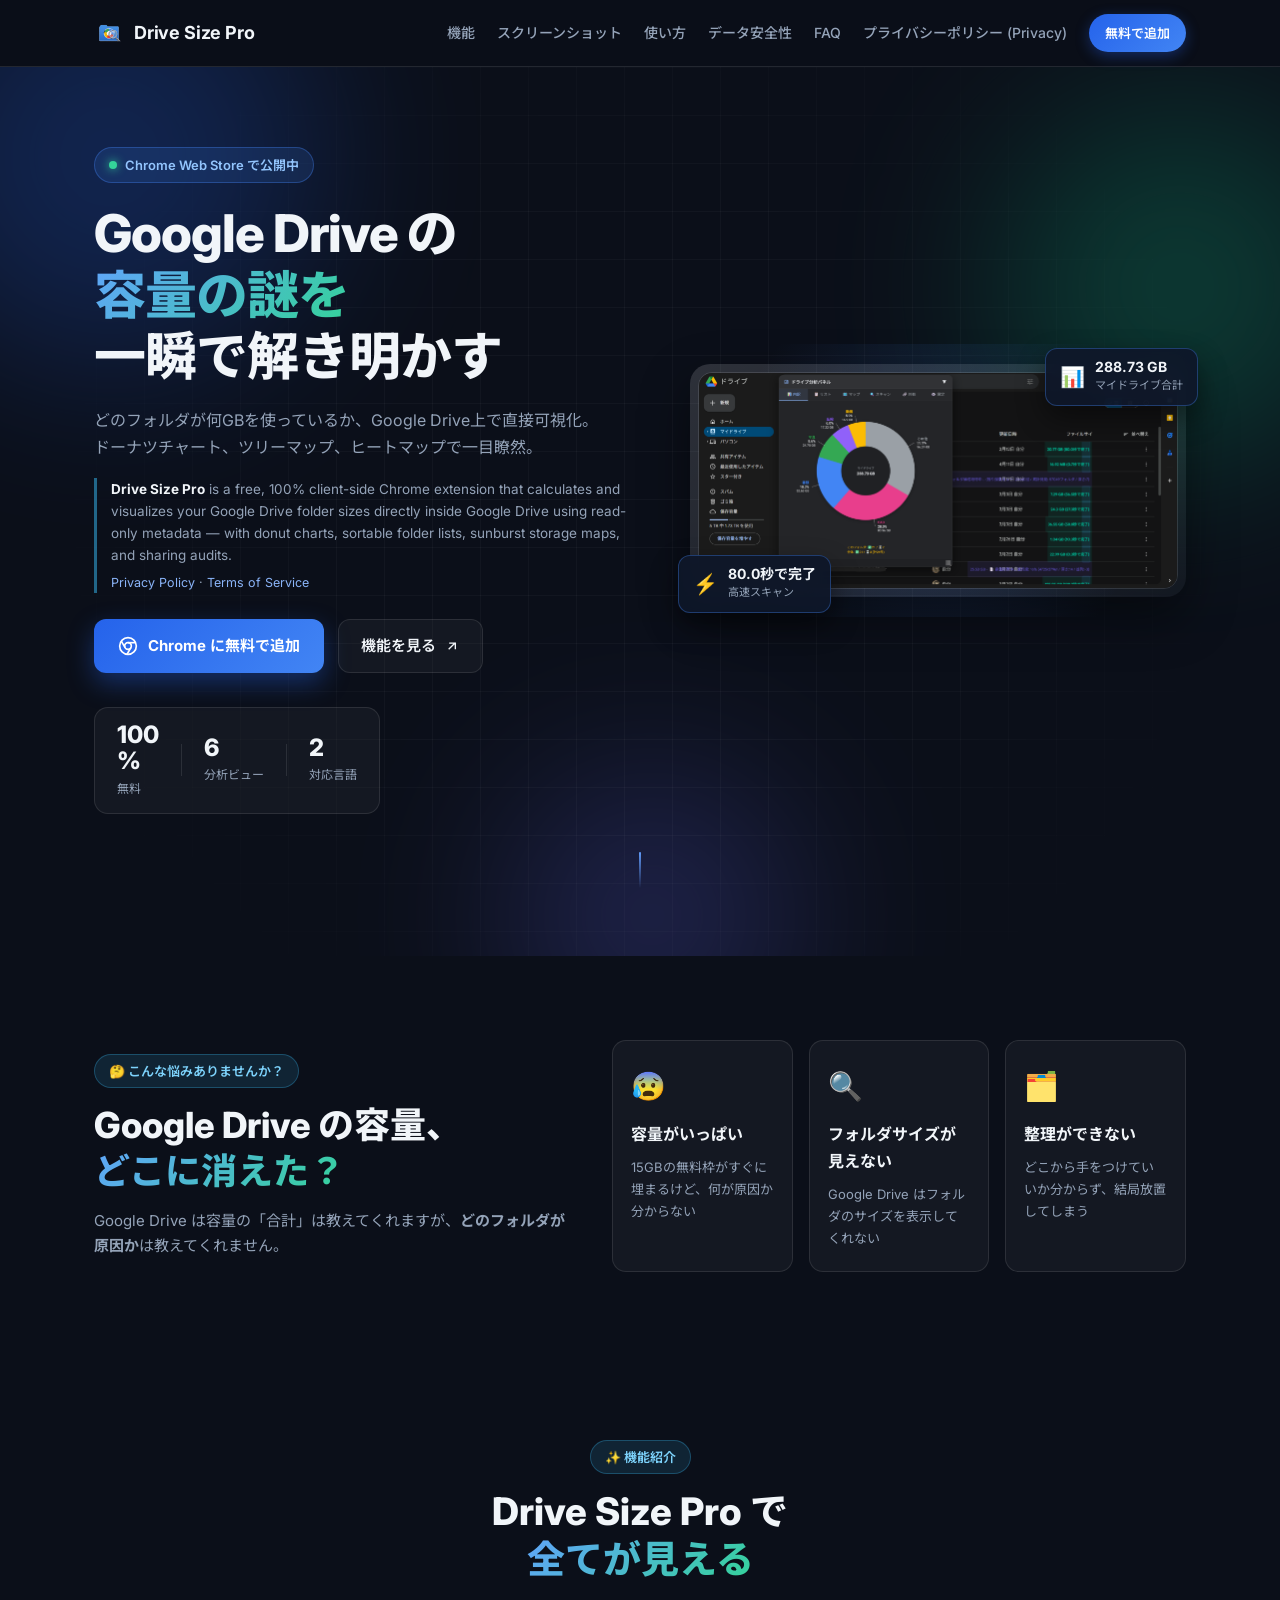
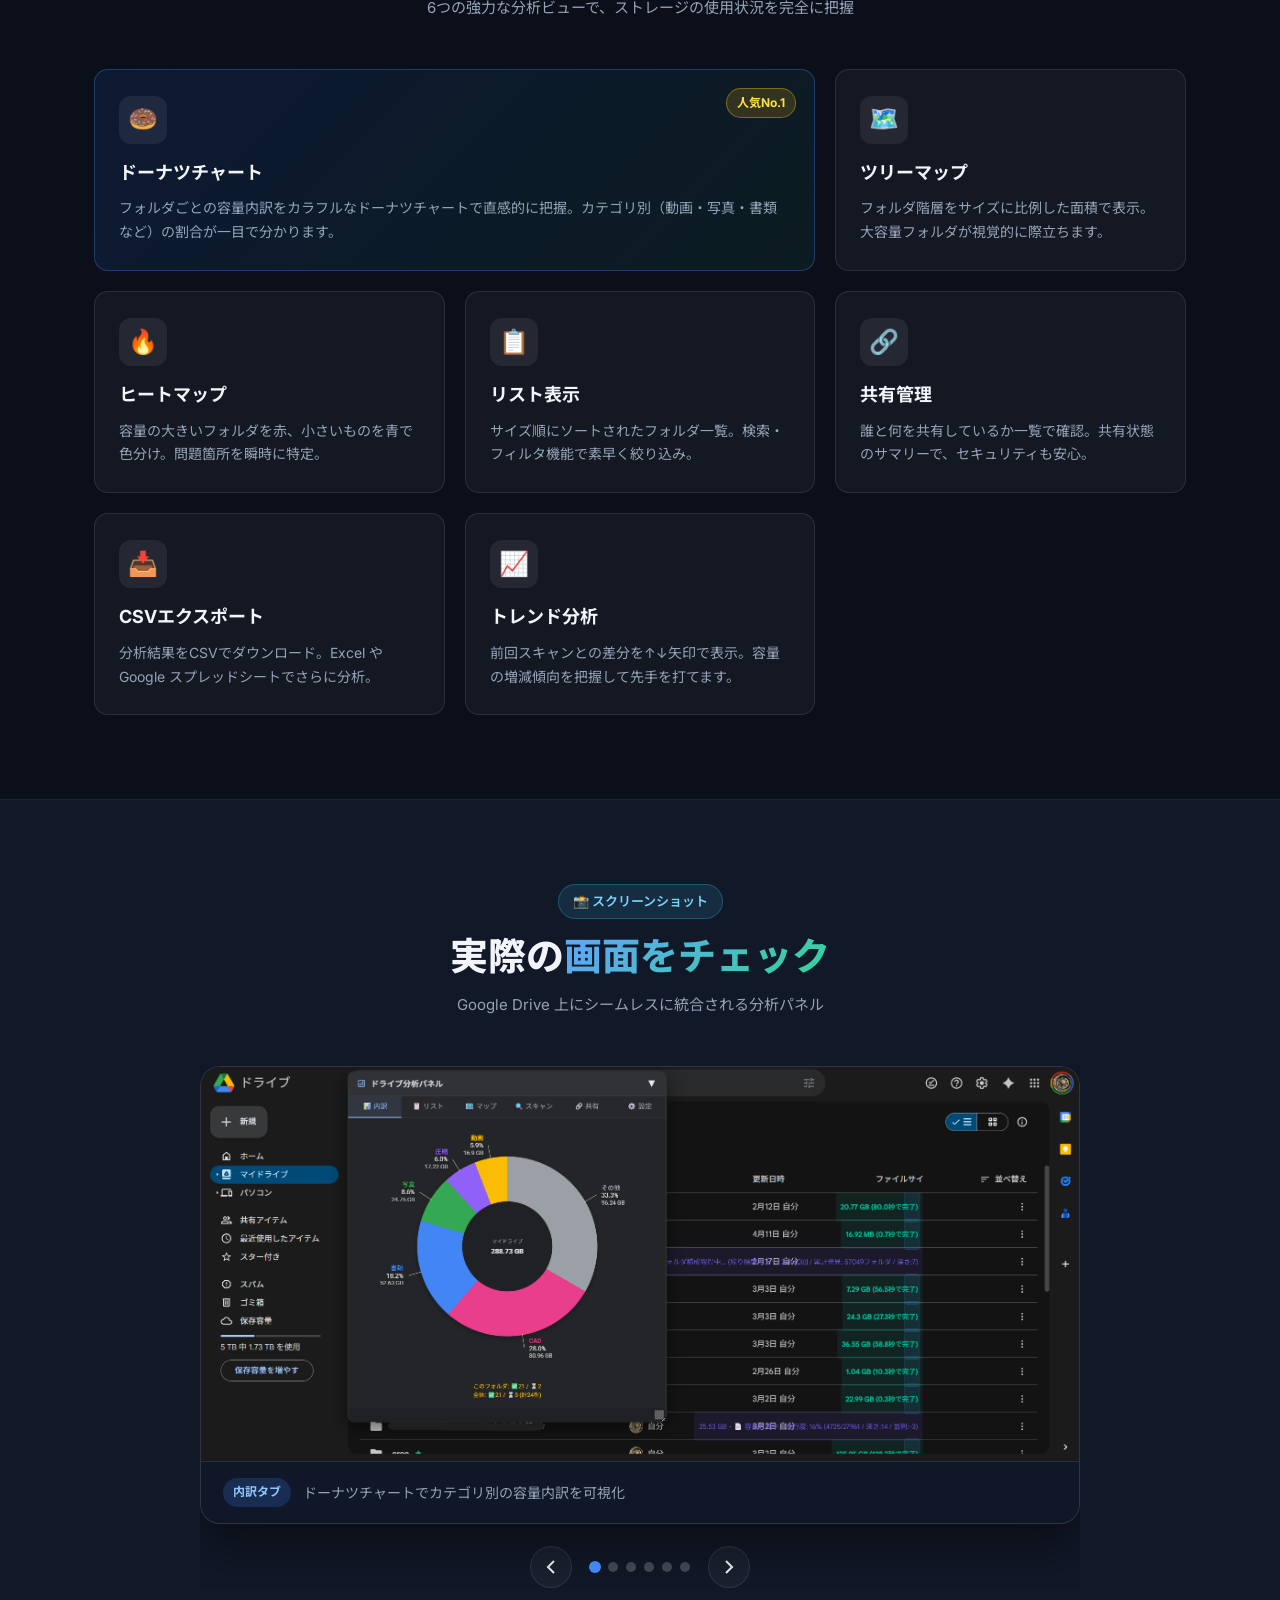
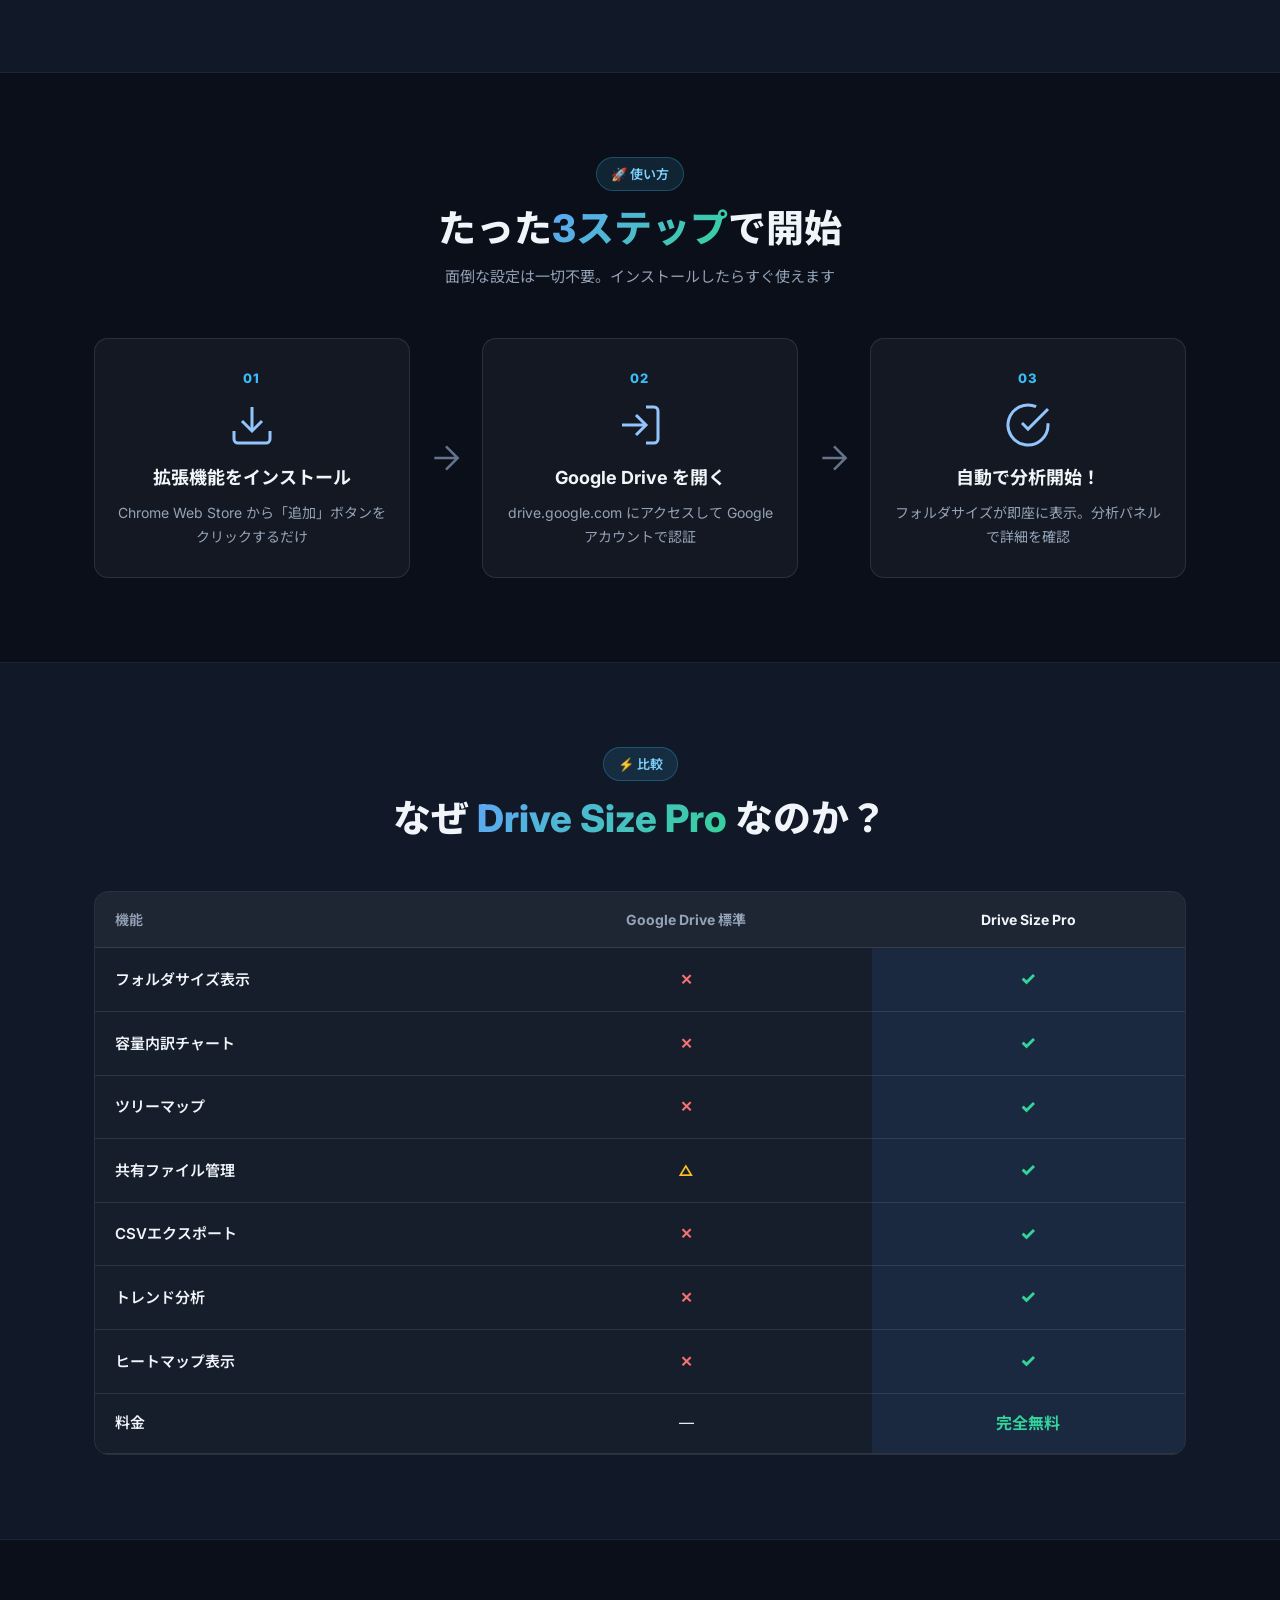
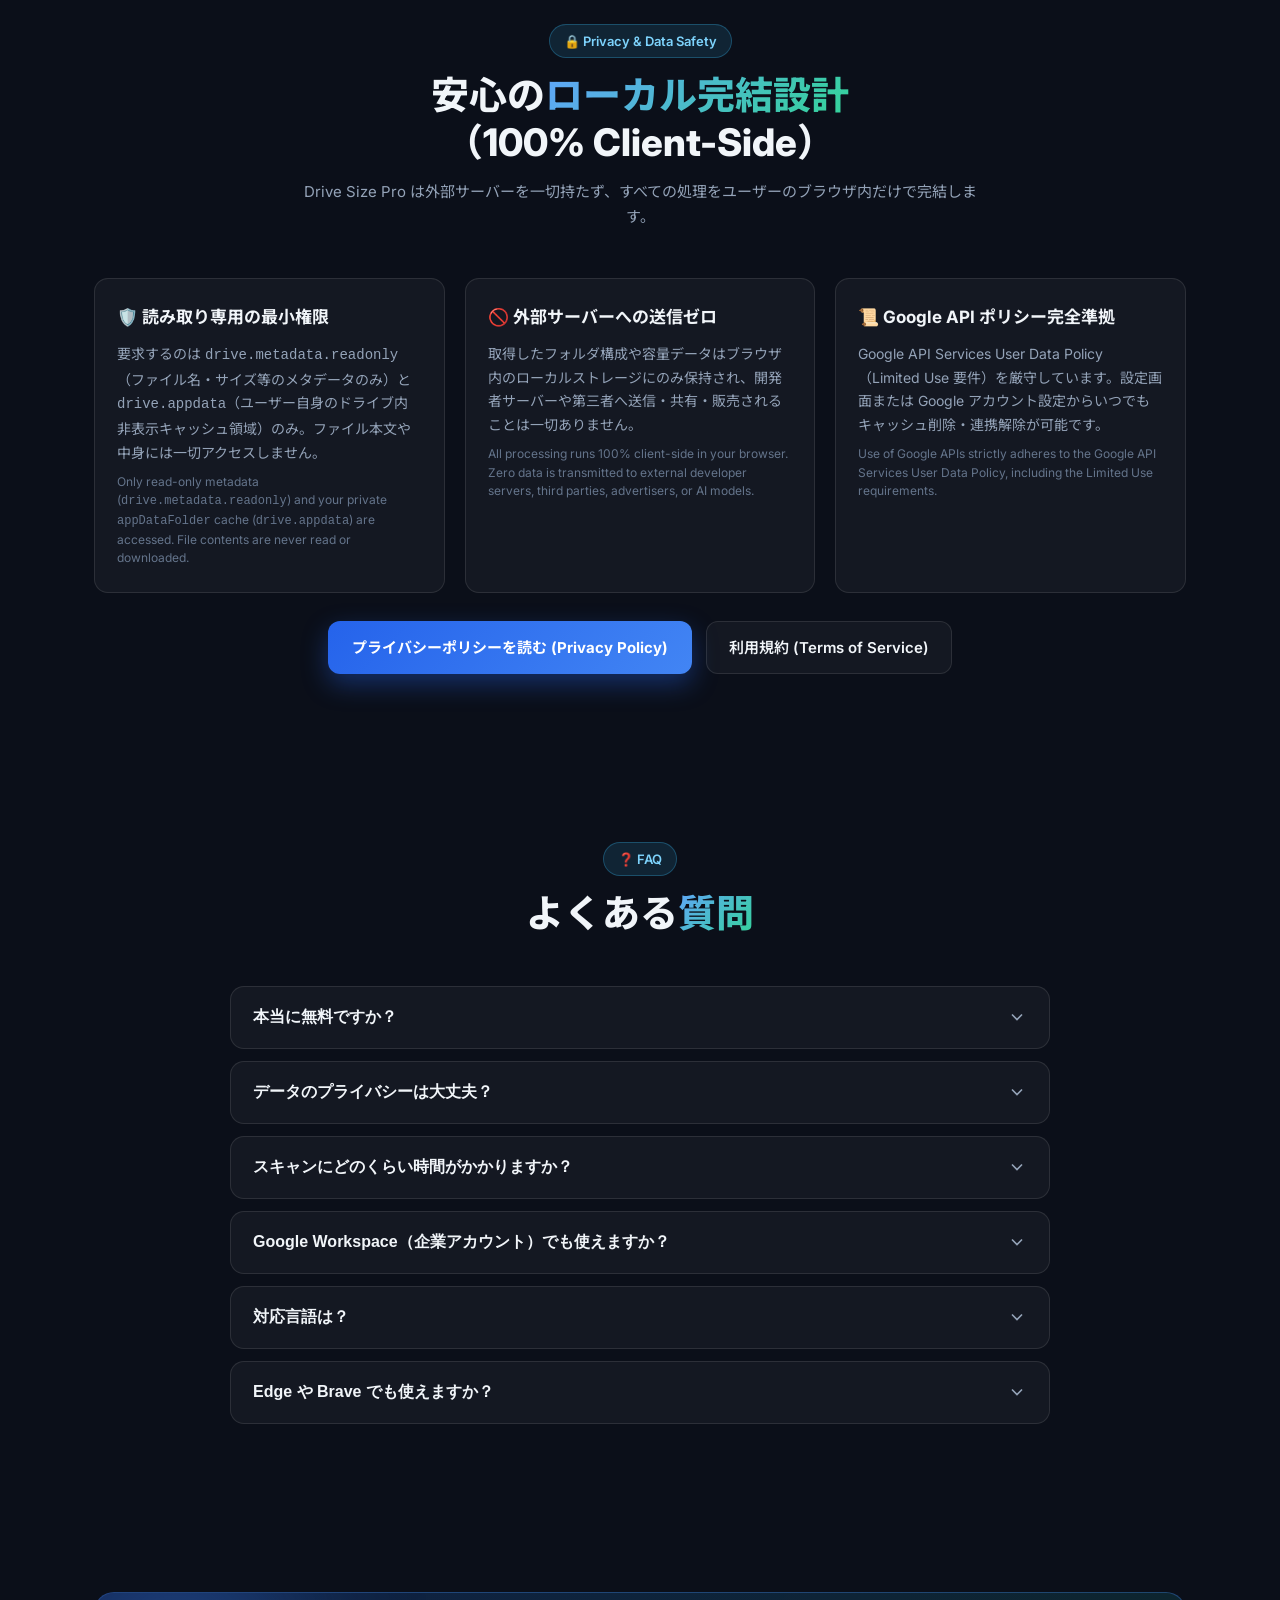
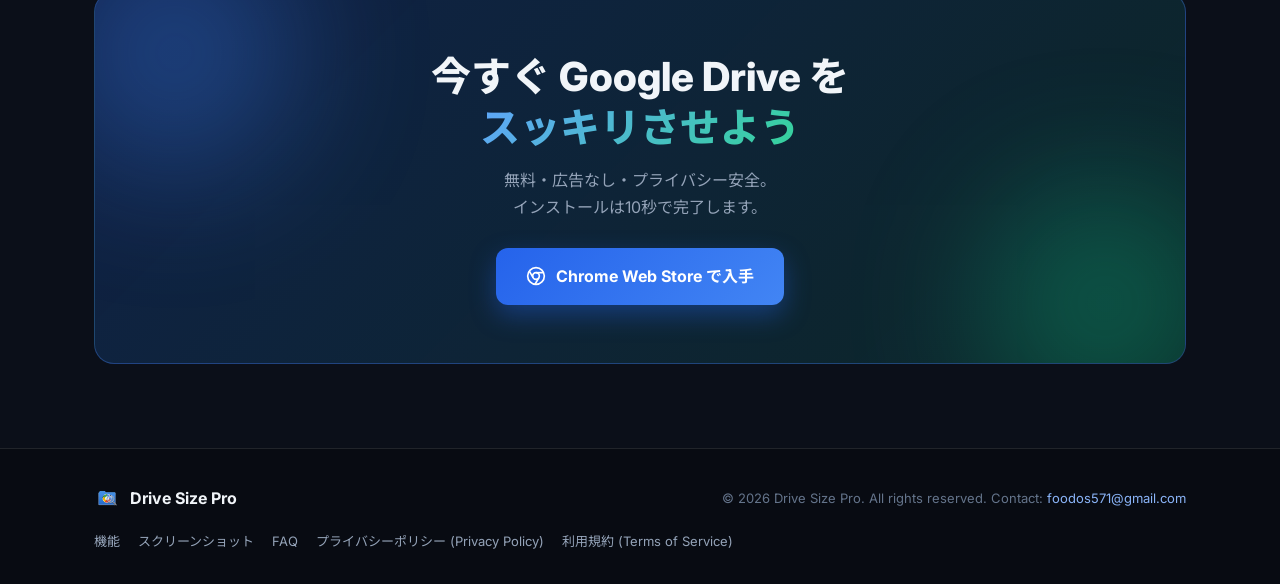
==== commit 3dbce7db: "Add files via upload" ====
--- a/index.html
+++ b/index.html
@@ -3,11 +3,11 @@
 <head>
     <meta charset="UTF-8">
     <meta name="viewport" content="width=device-width, initial-scale=1.0">
-    <title>Drive Size Pro — Google Drive ストレージ分析 Chrome 拡張機能</title>
-    <meta name="description" content="Google Drive のフォルダサイズを一目で把握。ドーナツチャート、ツリーマップ、ヒートマップ、共有管理、CSV エクスポートなど、Drive の容量管理に必要な全てを提供する Chrome 拡張機能。">
-    <meta name="keywords" content="Google Drive, フォルダサイズ, Chrome拡張機能, ストレージ分析, 容量管理, Drive Size Pro">
-    <meta property="og:title" content="Drive Size Pro — Google Drive ストレージ分析">
-    <meta property="og:description" content="Google Drive のどのフォルダが容量を食っているか一目で分かる Chrome 拡張機能">
+    <title>Drive Size Pro — Google Drive Folder Size Analyzer (Chrome 拡張機能)</title>
+    <meta name="description" content="Drive Size Pro is a free Chrome extension that calculates and visualizes Google Drive folder sizes directly in-browser using read-only metadata. Google Drive のフォルダサイズをドーナツチャート・ツリーマップ等で可視化します。">
+    <meta name="keywords" content="Google Drive, フォルダサイズ, Folder Size, Chrome拡張機能, Chrome Extension, ストレージ分析, 容量管理, Drive Size Pro">
+    <meta property="og:title" content="Drive Size Pro — Google Drive Folder Size Analyzer">
+    <meta property="og:description" content="Calculate and visualize Google Drive folder sizes directly inside Google Drive (100% client-side, read-only metadata).">
     <meta property="og:type" content="website">
     <link rel="preconnect" href="https://fonts.googleapis.com">
     <link rel="preconnect" href="https://fonts.gstatic.com" crossorigin>
@@ -71,6 +71,12 @@
                     どのフォルダが何GBを使っているか、Google Drive上で直接可視化。<br>
                     ドーナツチャート、ツリーマップ、ヒートマップで一目瞭然。
                 </p>
+                <p class="hero-subtitle-en">
+                    <strong>Drive Size Pro</strong> is a free, 100% client-side Chrome extension that calculates and visualizes your Google Drive folder sizes directly inside Google Drive using read-only metadata — with donut charts, sortable folder lists, sunburst storage maps, and sharing audits.
+                    <span class="hero-legal-inline">
+                        <a href="privacy.html">Privacy Policy</a> &middot; <a href="terms.html">Terms of Service</a>
+                    </span>
+                </p>
                 <div class="hero-actions">
                     <a href="https://chromewebstore.google.com/detail/hoicecmnedhbmppcciljddgcfgcpcboc" target="_blank" class="btn-primary" id="hero-cta">
                         <svg width="20" height="20" viewBox="0 0 24 24" fill="none" stroke="currentColor" stroke-width="2"><circle cx="12" cy="12" r="10"/><circle cx="12" cy="12" r="4"/><line x1="21.17" y1="8" x2="12" y2="8"/><line x1="3.95" y1="6.06" x2="8.54" y2="14"/><line x1="10.88" y1="21.94" x2="15.46" y2="14"/></svg>
--- a/style.css
+++ b/style.css
@@ -283,7 +283,26 @@
 .hero-subtitle {
     color: var(--text-secondary);
     font-size: 16px;
-    margin-bottom: 28px;
+    margin-bottom: 16px;
+}
+
+.hero-subtitle-en {
+    color: #94a3b8;
+    font-size: 13.5px;
+    line-height: 1.65;
+    padding-left: 14px;
+    border-left: 3px solid rgba(56, 189, 248, 0.5);
+    margin-bottom: 26px;
+}
+
+.hero-subtitle-en strong {
+    color: var(--text-primary);
+}
+
+.hero-legal-inline {
+    display: block;
+    margin-top: 6px;
+    font-size: 12.5px;
 }
 
 .hero-actions {
